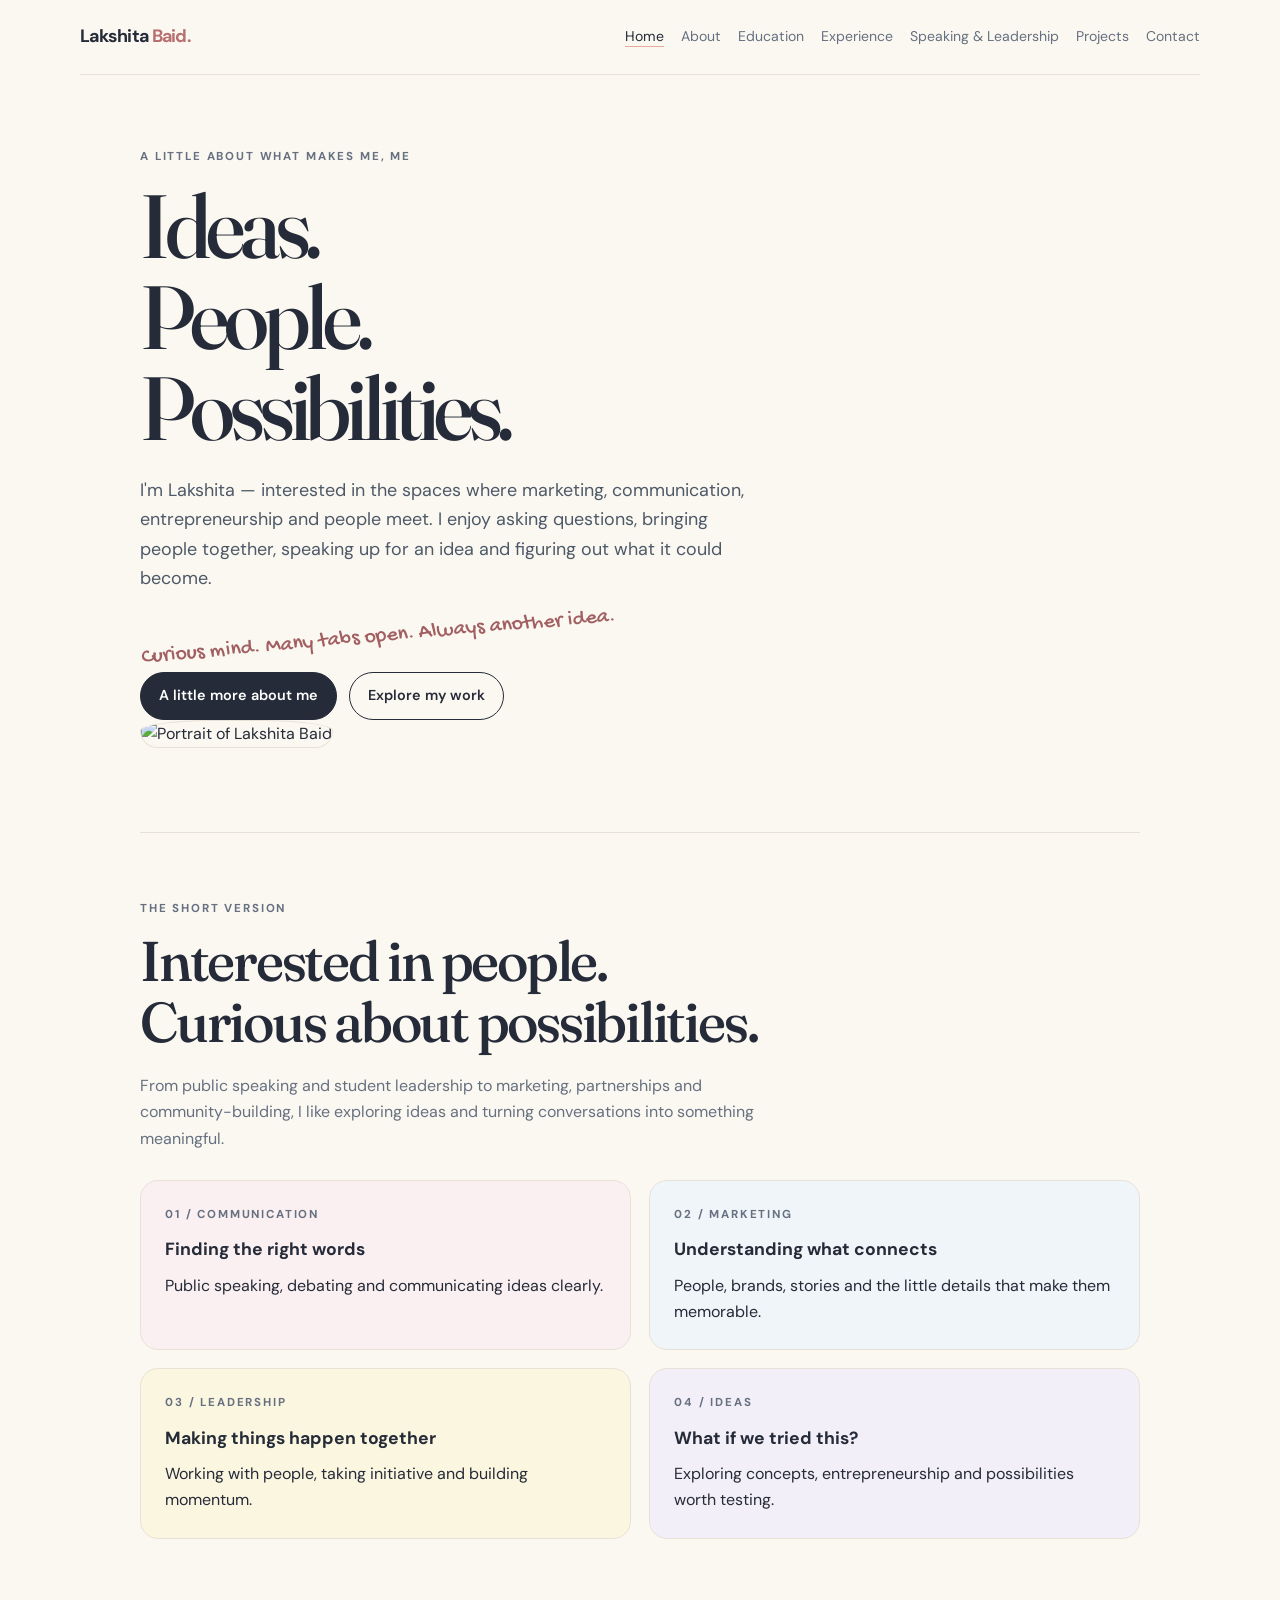
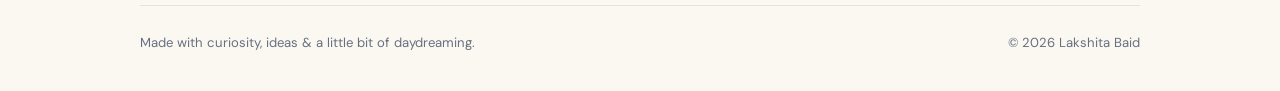
==== index.html @ 0399e807 "Update index.html" ====
<!doctype html>
<html lang="en">
<head>
  <meta charset="utf-8">
  <meta name="viewport" content="width=device-width, initial-scale=1">
  <meta name="description" content="The personal portfolio of Lakshita Baid: marketing, communication, leadership and ideas.">
  <title>Ideas. People. Possibilities. | Lakshita Baid</title>
  <link rel="stylesheet" href="style.css">
</head>
<body>
<header class="site-header">
  <a class="brand" href="index.html">Lakshita <span>Baid.</span></a>
  <nav class="nav" aria-label="Main navigation"><a href="index.html" aria-current="page">Home</a><a href="about.html">About</a><a href="education.html">Education</a><a href="experience.html">Experience</a><a href="speaking.html">Speaking & Leadership</a><a href="projects.html">Projects</a><a href="contact.html">Contact</a></nav>
</header>
<main>

<section class="hero">
  <div>
    <p class="eyebrow">A little about what makes me, me</p>
    <h1>Ideas.<br>People.<br>Possibilities.</h1>
    <p class="lead">I'm Lakshita — interested in the spaces where marketing, communication, entrepreneurship and people meet. I enjoy asking questions, bringing people together, speaking up for an idea and figuring out what it could become.</p>
    <p class="hero-note">Curious mind. Many tabs open. Always another idea.</p>
    <div class="button-row">
      <a class="button" href="about.html">A little more about me</a>
      <a class="button secondary" href="projects.html">Explore my work</a>
    </div>
  <img
  src="./Lakshita%20Baid%20image.jpg"
  alt="Portrait of Lakshita Baid"
  class="portrait"
>
</section>
<section class="section">
  <p class="eyebrow">The short version</p>
  <h2>Interested in people.<br>Curious about possibilities.</h2>
  <p class="section-intro">From public speaking and student leadership to marketing, partnerships and community-building, I like exploring ideas and turning conversations into something meaningful.</p>
  <div class="grid">
    <article class="card pink"><p class="eyebrow">01 / Communication</p><h3>Finding the right words</h3><p>Public speaking, debating and communicating ideas clearly.</p></article>
    <article class="card blue"><p class="eyebrow">02 / Marketing</p><h3>Understanding what connects</h3><p>People, brands, stories and the little details that make them memorable.</p></article>
    <article class="card yellow"><p class="eyebrow">03 / Leadership</p><h3>Making things happen together</h3><p>Working with people, taking initiative and building momentum.</p></article>
    <article class="card lavender"><p class="eyebrow">04 / Ideas</p><h3>What if we tried this?</h3><p>Exploring concepts, entrepreneurship and possibilities worth testing.</p></article>
  </div>
</section>

</main>
<footer class="site-footer"><span>Made with curiosity, ideas & a little bit of daydreaming.</span><span>© 2026 Lakshita Baid</span></footer>
</body>
</html>
---- style.css ----
@import url('https://fonts.googleapis.com/css2?family=DM+Sans:wght@400;500;600;700&family=Fraunces:opsz,wght@9..144,500;9..144,600&family=Gochi+Hand&display=swap');

:root {
  --ink: #252b38;
  --muted: #667080;
  --paper: #fbf8f1;
  --white: #fffefa;
  --pink: #f5dce1;
  --blue: #dceaf4;
  --yellow: #f5e9b9;
  --lavender: #e8e1f3;
  --coral: #e9a99a;
  --line: #e8e1d7;
  --serif: "Fraunces", Georgia, serif;
  --sans: "DM Sans", Arial, sans-serif;
  --hand: "Gochi Hand", cursive;
}
* { box-sizing: border-box; }
html { scroll-behavior: smooth; }
body {
  margin: 0; background: var(--paper); color: var(--ink);
  font-family: var(--sans); line-height: 1.65;
}
a { color: inherit; }
.site-header {
  width: min(1120px, calc(100% - 40px)); margin: 0 auto;
  padding: 22px 0; display: flex; justify-content: space-between;
  align-items: center; gap: 20px; border-bottom: 1px solid var(--line);
}
.brand { text-decoration: none; font-weight: 700; letter-spacing: -.04em; font-size: 1.12rem; }
.brand span { color: #b76f70; }
.nav { display: flex; flex-wrap: wrap; gap: 7px 17px; justify-content: flex-end; }
.nav a { text-decoration: none; font-size: .88rem; color: var(--muted); }
.nav a:hover, .nav a[aria-current="page"] { color: var(--ink); text-decoration: underline; text-decoration-color: var(--coral); text-underline-offset: 5px; }
main { width: min(1000px, calc(100% - 40px)); margin: 0 auto; }
.hero { min-height: 610px; display: grid; grid-template-columns: 1.3fr .7fr; gap: 56px; align-items: center; padding: 72px 0 84px; }
.eyebrow { text-transform: uppercase; letter-spacing: .16em; font-size: .72rem; color: var(--muted); font-weight: 700; }
h1, h2, h3, p { margin-top: 0; }
h1 { font: 500 clamp(3rem, 7vw, 5.7rem)/1.02 var(--serif); letter-spacing: -.055em; margin: 14px 0 22px; }
h2 { font: 500 clamp(2.2rem, 5vw, 3.5rem)/1.1 var(--serif); letter-spacing: -.04em; margin-bottom: 20px; }
h3 { font-size: 1.1rem; margin-bottom: 8px; }
.lead { font-size: 1.12rem; color: #4e5968; max-width: 620px; }
.hero-note { font: 1.35rem var(--hand); color: #a15f61; transform: rotate(-5deg); margin: 24px 0 0; }
.portrait-placeholder {
  min-height: 390px; background: var(--pink); border-radius: 48% 48% 22px 22px;
  display: grid; place-items: center; padding: 28px; text-align: center;
  border: 1px solid rgba(37,43,56,.08); position: relative;
}
.portrait-placeholder:before {
  content: ""; position: absolute; inset: 14px; border: 1px dashed rgba(37,43,56,.25);
  border-radius: inherit; pointer-events: none;
}
.portrait-placeholder span { max-width: 180px; font: 1.35rem var(--hand); color: #855e66; }
.button-row { display: flex; flex-wrap: wrap; gap: 12px; margin-top: 28px; }
.button {
  display: inline-block; padding: 11px 18px; border-radius: 999px;
  background: var(--ink); color: white; text-decoration: none; font-size: .9rem; font-weight: 600;
  border: 1px solid var(--ink); transition: transform .2s ease, background .2s ease;
}
.button:hover { transform: translateY(-3px); background: #424b5c; }
.button.secondary { background: transparent; color: var(--ink); }
.section { padding: 66px 0; border-top: 1px solid var(--line); }
.section-intro { max-width: 650px; color: var(--muted); }
.grid { display: grid; grid-template-columns: repeat(2, minmax(0,1fr)); gap: 18px; margin-top: 28px; }
.card { background: var(--white); border: 1px solid var(--line); border-radius: 18px; padding: 24px; }
.card.pink { background: #fbf0f1; }
.card.blue { background: #eff5f9; }
.card.yellow { background: #fbf6df; }
.card.lavender { background: #f3eff8; }
.card p:last-child { margin-bottom: 0; }
.tag { display: inline-block; padding: 5px 10px; border-radius: 99px; background: #f0e9df; font-size: .78rem; margin: 4px 4px 0 0; }
.hand { font: 1.3rem var(--hand); color: #a15f61; }
.page-heading { padding: 78px 0 46px; }
.page-heading h1 { max-width: 800px; }
.content-block { padding: 28px 0 58px; border-top: 1px solid var(--line); }
.timeline { display: grid; gap: 16px; margin-top: 25px; }
.timeline-item { display: grid; grid-template-columns: 145px 1fr; gap: 22px; padding: 22px; background: var(--white); border: 1px solid var(--line); border-radius: 16px; }
.date { font-size: .82rem; font-weight: 700; color: #9a6668; }
ul.clean { padding-left: 19px; color: #4e5968; }
ul.clean li { margin: 7px 0; }
.contact-list { display: grid; gap: 12px; margin-top: 24px; }
.contact-list a { text-decoration-color: #c78b8b; text-underline-offset: 4px; }
.site-footer { width: min(1000px, calc(100% - 40px)); margin: 0 auto; padding: 26px 0 38px; border-top: 1px solid var(--line); color: var(--muted); font-size: .82rem; display: flex; justify-content: space-between; gap: 16px; }
.small-note { color: var(--muted); font-size: .88rem; }
@media (max-width: 760px) {
  .site-header { align-items: flex-start; flex-direction: column; }
  .nav { justify-content: flex-start; }
  .hero { grid-template-columns: 1fr; gap: 30px; padding: 54px 0 62px; }
  .portrait-placeholder { min-height: 270px; max-width: 380px; width: 100%; margin: 0 auto; }
  .grid { grid-template-columns: 1fr; }
  .timeline-item { grid-template-columns: 1fr; gap: 6px; }
  .page-heading { padding: 55px 0 35px; }
  .section { padding: 48px 0; }
  .site-footer { flex-direction: column; }
}
@media (prefers-reduced-motion: reduce) {
  *, *::before, *::after { scroll-behavior: auto !important; transition: none !important; }
}
.portrait-container {
  display: flex;
  justify-content: center;
  align-items: center;
}

.portrait {
  width: 100%;
  max-width: 380px;
  height: 450px;
  object-fit: cover;
  object-position: center top;
  border-radius: 48% 48% 22px 22px;
  border: 1px solid var(--line);
}
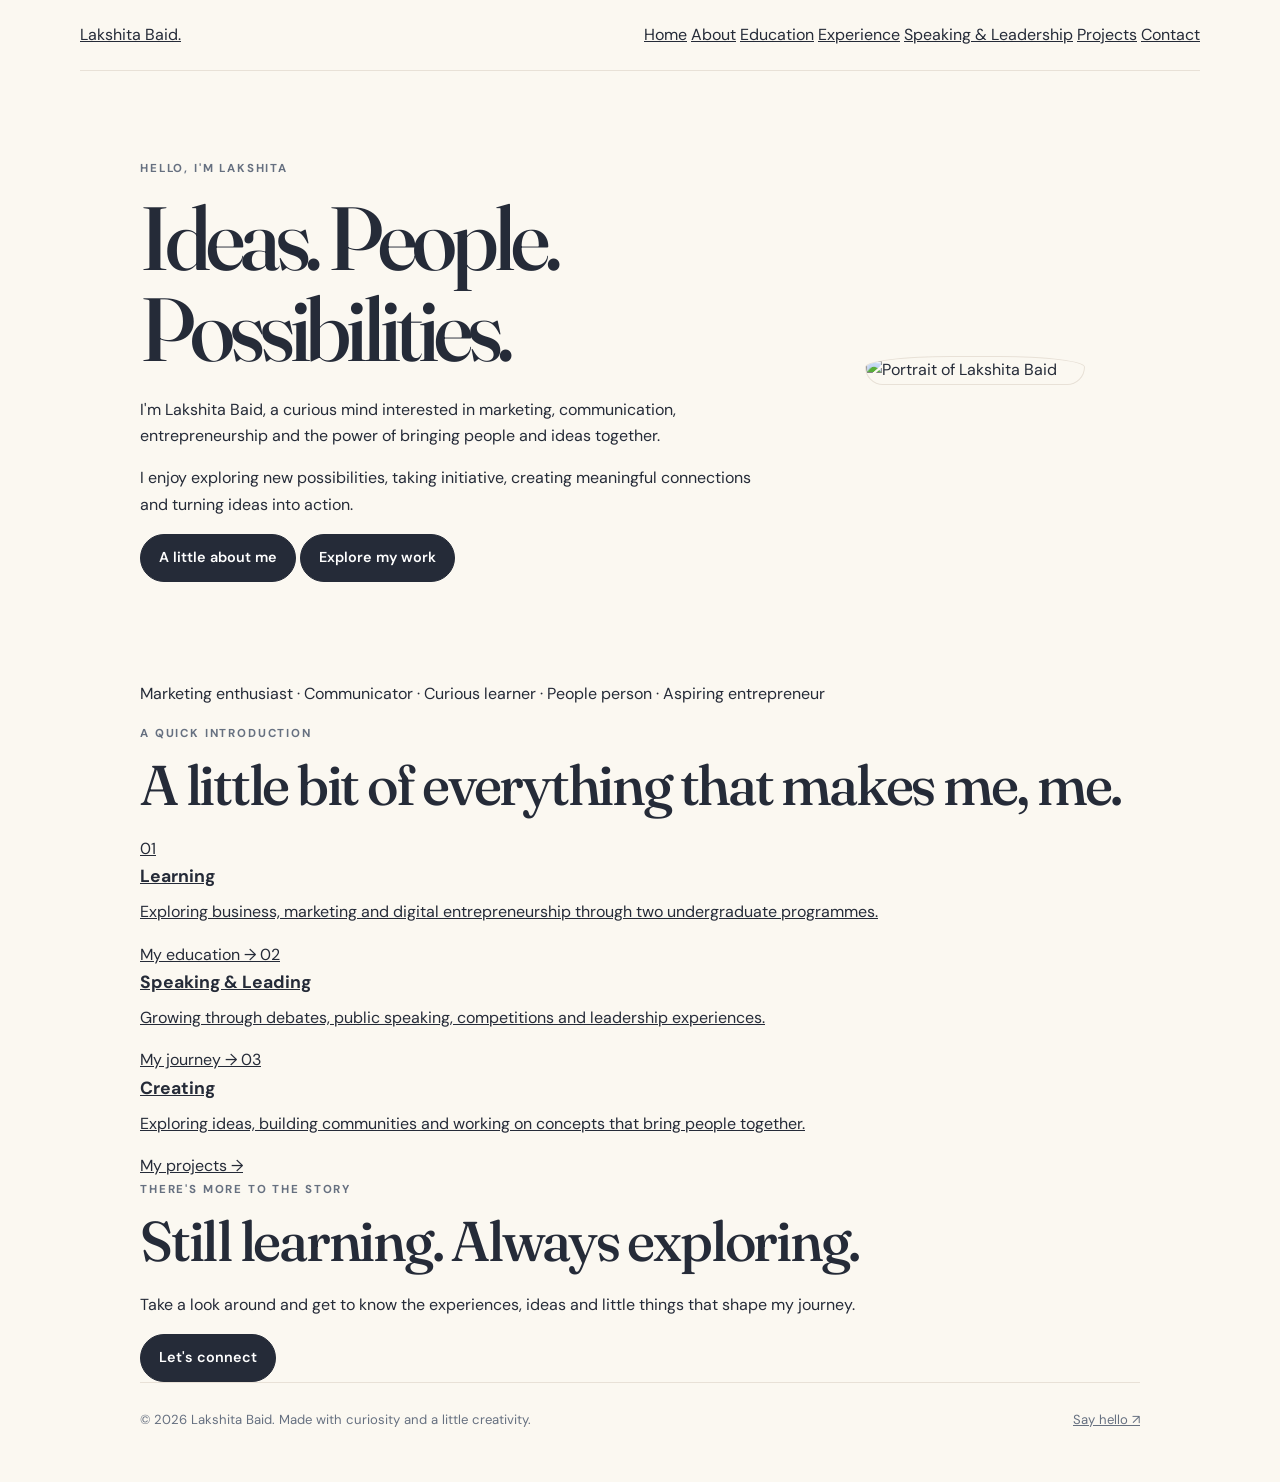
==== commit e32d555f: "Update index.html" ====
--- a/index.html
+++ b/index.html
@@ -1,48 +1,127 @@
-<!doctype html>
+
+<!DOCTYPE html>
 <html lang="en">
 <head>
-  <meta charset="utf-8">
-  <meta name="viewport" content="width=device-width, initial-scale=1">
-  <meta name="description" content="The personal portfolio of Lakshita Baid: marketing, communication, leadership and ideas.">
-  <title>Ideas. People. Possibilities. | Lakshita Baid</title>
+  <meta charset="UTF-8">
+  <meta name="viewport" content="width=device-width, initial-scale=1.0">
+  <meta name="description" content="The personal portfolio of Lakshita Baid.">
+  <title>Lakshita Baid | Ideas. People. Possibilities.</title>
   <link rel="stylesheet" href="style.css">
 </head>
+
 <body>
-<header class="site-header">
-  <a class="brand" href="index.html">Lakshita <span>Baid.</span></a>
-  <nav class="nav" aria-label="Main navigation"><a href="index.html" aria-current="page">Home</a><a href="about.html">About</a><a href="education.html">Education</a><a href="experience.html">Experience</a><a href="speaking.html">Speaking & Leadership</a><a href="projects.html">Projects</a><a href="contact.html">Contact</a></nav>
-</header>
-<main>
 
-<section class="hero">
-  <div>
-    <p class="eyebrow">A little about what makes me, me</p>
-    <h1>Ideas.<br>People.<br>Possibilities.</h1>
-    <p class="lead">I'm Lakshita — interested in the spaces where marketing, communication, entrepreneurship and people meet. I enjoy asking questions, bringing people together, speaking up for an idea and figuring out what it could become.</p>
-    <p class="hero-note">Curious mind. Many tabs open. Always another idea.</p>
-    <div class="button-row">
-      <a class="button" href="about.html">A little more about me</a>
-      <a class="button secondary" href="projects.html">Explore my work</a>
-    </div>
-  <img
-  src="./Lakshita%20Baid%20image.jpg"
-  alt="Portrait of Lakshita Baid"
-  class="portrait"
->
-</section>
-<section class="section">
-  <p class="eyebrow">The short version</p>
-  <h2>Interested in people.<br>Curious about possibilities.</h2>
-  <p class="section-intro">From public speaking and student leadership to marketing, partnerships and community-building, I like exploring ideas and turning conversations into something meaningful.</p>
-  <div class="grid">
-    <article class="card pink"><p class="eyebrow">01 / Communication</p><h3>Finding the right words</h3><p>Public speaking, debating and communicating ideas clearly.</p></article>
-    <article class="card blue"><p class="eyebrow">02 / Marketing</p><h3>Understanding what connects</h3><p>People, brands, stories and the little details that make them memorable.</p></article>
-    <article class="card yellow"><p class="eyebrow">03 / Leadership</p><h3>Making things happen together</h3><p>Working with people, taking initiative and building momentum.</p></article>
-    <article class="card lavender"><p class="eyebrow">04 / Ideas</p><h3>What if we tried this?</h3><p>Exploring concepts, entrepreneurship and possibilities worth testing.</p></article>
-  </div>
-</section>
+  <header class="site-header">
+    <a href="index.html" class="logo">Lakshita Baid<span>.</span></a>
 
-</main>
-<footer class="site-footer"><span>Made with curiosity, ideas & a little bit of daydreaming.</span><span>© 2026 Lakshita Baid</span></footer>
+    <nav class="main-nav" aria-label="Main navigation">
+      <a href="index.html" class="active">Home</a>
+      <a href="about.html">About</a>
+      <a href="education.html">Education</a>
+      <a href="experience.html">Experience</a>
+      <a href="speaking.html">Speaking & Leadership</a>
+      <a href="projects.html">Projects</a>
+      <a href="contact.html">Contact</a>
+    </nav>
+  </header>
+
+  <main>
+    <section class="hero">
+
+      <div class="hero-content">
+        <p class="eyebrow">HELLO, I'M LAKSHITA</p>
+
+        <h1>Ideas. People.<br><span>Possibilities.</span></h1>
+
+        <p class="hero-description">
+          I'm Lakshita Baid, a curious mind interested in marketing,
+          communication, entrepreneurship and the power of bringing
+          people and ideas together.
+        </p>
+
+        <p class="hero-description">
+          I enjoy exploring new possibilities, taking initiative,
+          creating meaningful connections and turning ideas into action.
+        </p>
+
+        <div class="hero-buttons">
+          <a href="about.html" class="button button-primary">A little about me</a>
+          <a href="projects.html" class="button button-secondary">Explore my work</a>
+        </div>
+      </div>
+
+      <div class="hero-image">
+        <img
+          src="./Lakshita%20Baid%20image.jpg"
+          alt="Portrait of Lakshita Baid"
+          class="profile-photo"
+        >
+      </div>
+
+    </section>
+
+    <section class="intro-strip">
+      <p>
+        Marketing enthusiast · Communicator · Curious learner ·
+        People person · Aspiring entrepreneur
+      </p>
+    </section>
+
+    <section class="home-section">
+      <p class="eyebrow">A QUICK INTRODUCTION</p>
+      <h2>A little bit of everything that makes me, me.</h2>
+
+      <div class="home-cards">
+
+        <a href="education.html" class="home-card">
+          <span class="card-number">01</span>
+          <h3>Learning</h3>
+          <p>
+            Exploring business, marketing and digital entrepreneurship
+            through two undergraduate programmes.
+          </p>
+          <span class="card-link">My education →</span>
+        </a>
+
+        <a href="speaking.html" class="home-card">
+          <span class="card-number">02</span>
+          <h3>Speaking & Leading</h3>
+          <p>
+            Growing through debates, public speaking, competitions
+            and leadership experiences.
+          </p>
+          <span class="card-link">My journey →</span>
+        </a>
+
+        <a href="projects.html" class="home-card">
+          <span class="card-number">03</span>
+          <h3>Creating</h3>
+          <p>
+            Exploring ideas, building communities and working on
+            concepts that bring people together.
+          </p>
+          <span class="card-link">My projects →</span>
+        </a>
+
+      </div>
+    </section>
+
+    <section class="closing-section">
+      <p class="eyebrow">THERE'S MORE TO THE STORY</p>
+      <h2>Still learning. Always exploring.</h2>
+      <p>
+        Take a look around and get to know the experiences,
+        ideas and little things that shape my journey.
+      </p>
+      <a href="contact.html" class="button button-primary">Let's connect</a>
+    </section>
+
+  </main>
+
+  <footer class="site-footer">
+    <p>© 2026 Lakshita Baid. Made with curiosity and a little creativity.</p>
+    <a href="mailto:lakshitabaid@gmail.com">Say hello ↗</a>
+  </footer>
+
 </body>
 </html>
--- a/style.css
+++ b/style.css
@@ -111,3 +111,31 @@
   border-radius: 48% 48% 22px 22px;
   border: 1px solid var(--line);
 }
+
+/* Homepage profile photograph */
+
+.hero-image {
+  width: 20%;
+  min-width: 220px;
+  max-width: 320px;
+  margin: 0 auto;
+}
+
+.profile-photo {
+  display: block;
+  width: 100%;
+  height: auto;
+  max-height: 460px;
+  object-fit: cover;
+  object-position: center top;
+  border-radius: 48% 48% 22px 22px;
+  border: 1px solid var(--line);
+}
+
+@media (max-width: 768px) {
+  .hero-image {
+    width: 65%;
+    min-width: 0;
+    max-width: 280px;
+  }
+}
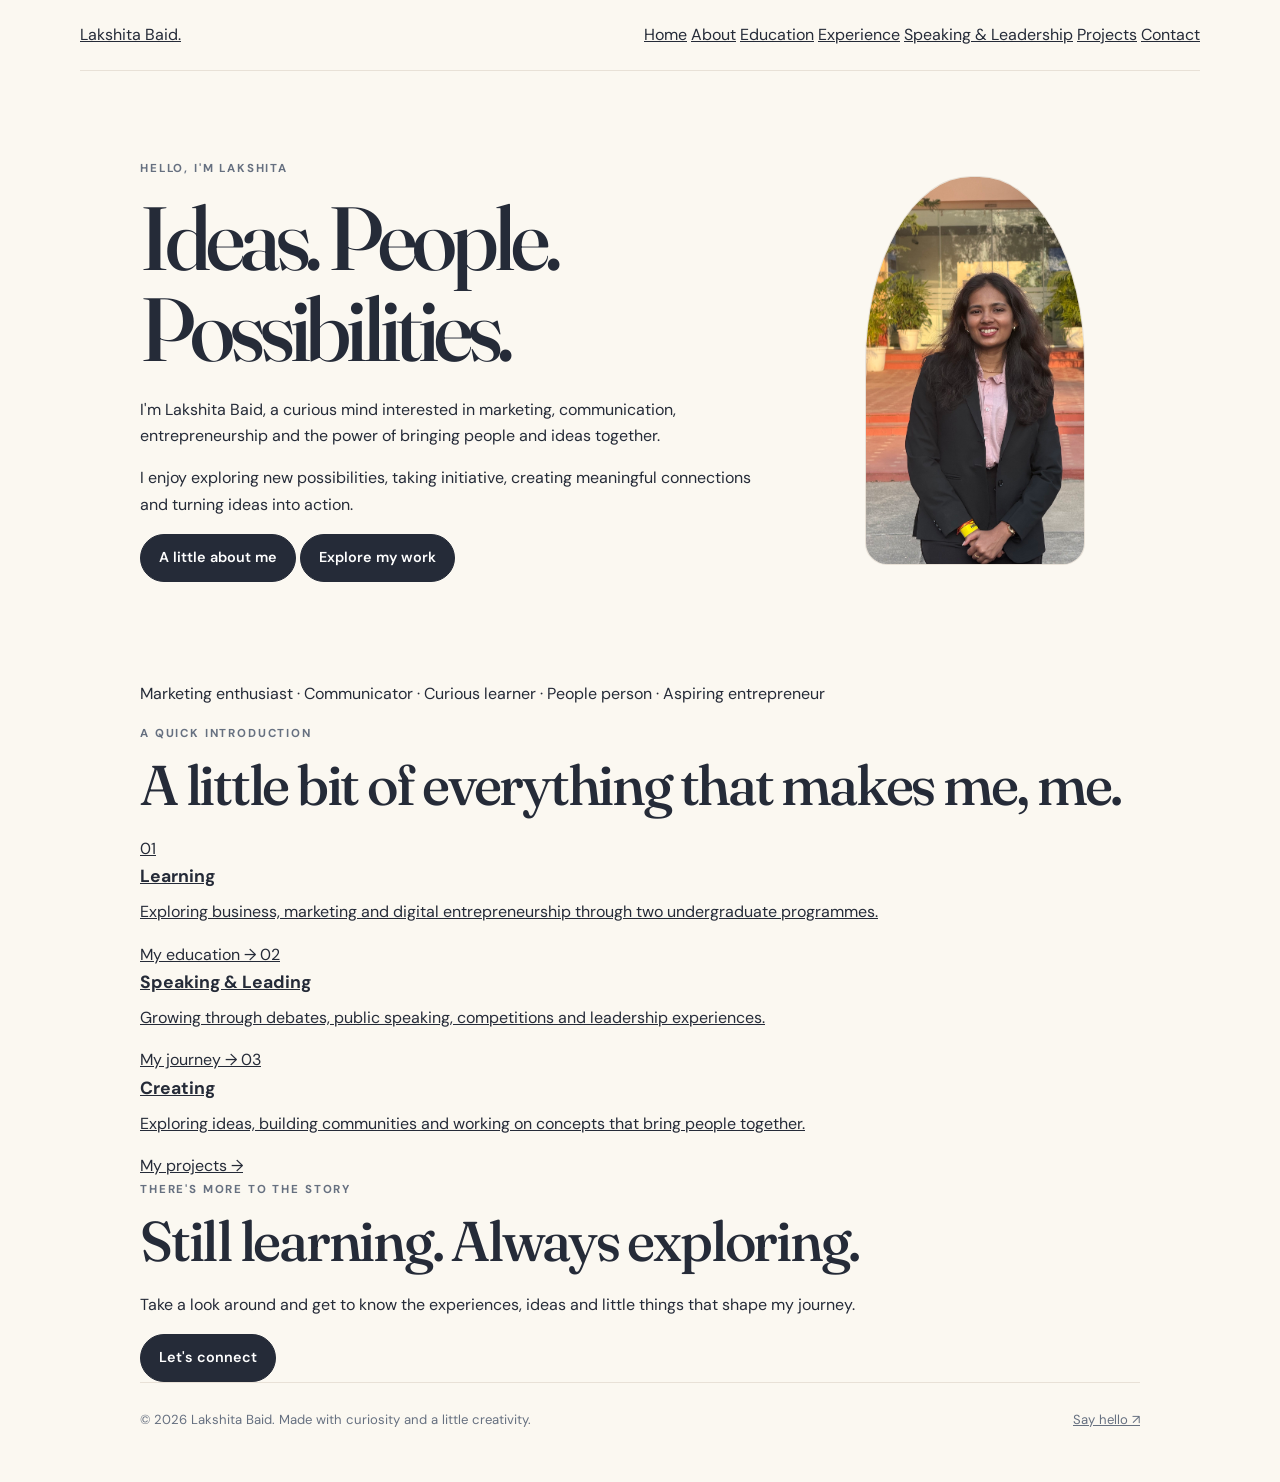
==== commit d20aef92: "Update index.html" ====
--- a/index.html
+++ b/index.html
@@ -52,7 +52,7 @@
 
       <div class="hero-image">
         <img
-          src="./Lakshita%20Baid%20image.jpg"
+         src="./lakshita%20baid%20image.jpg"
           alt="Portrait of Lakshita Baid"
           class="profile-photo"
         >
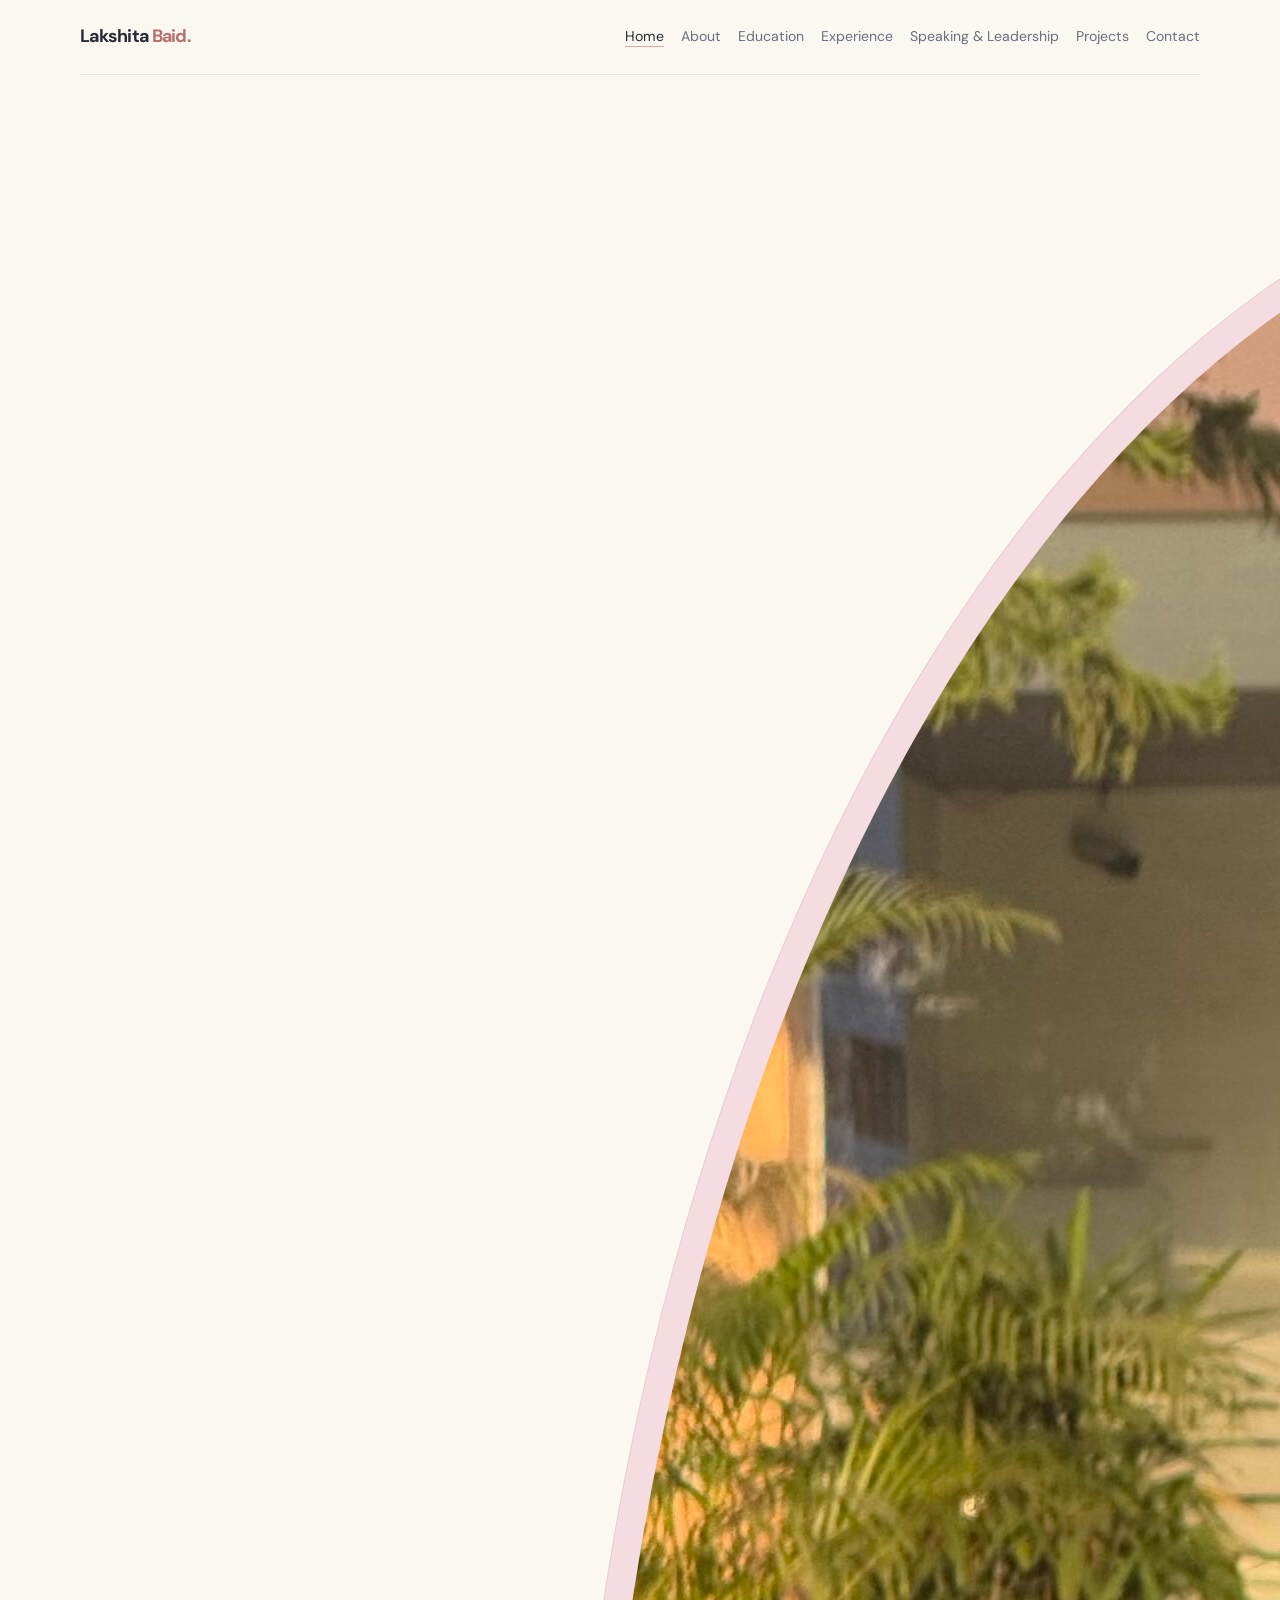
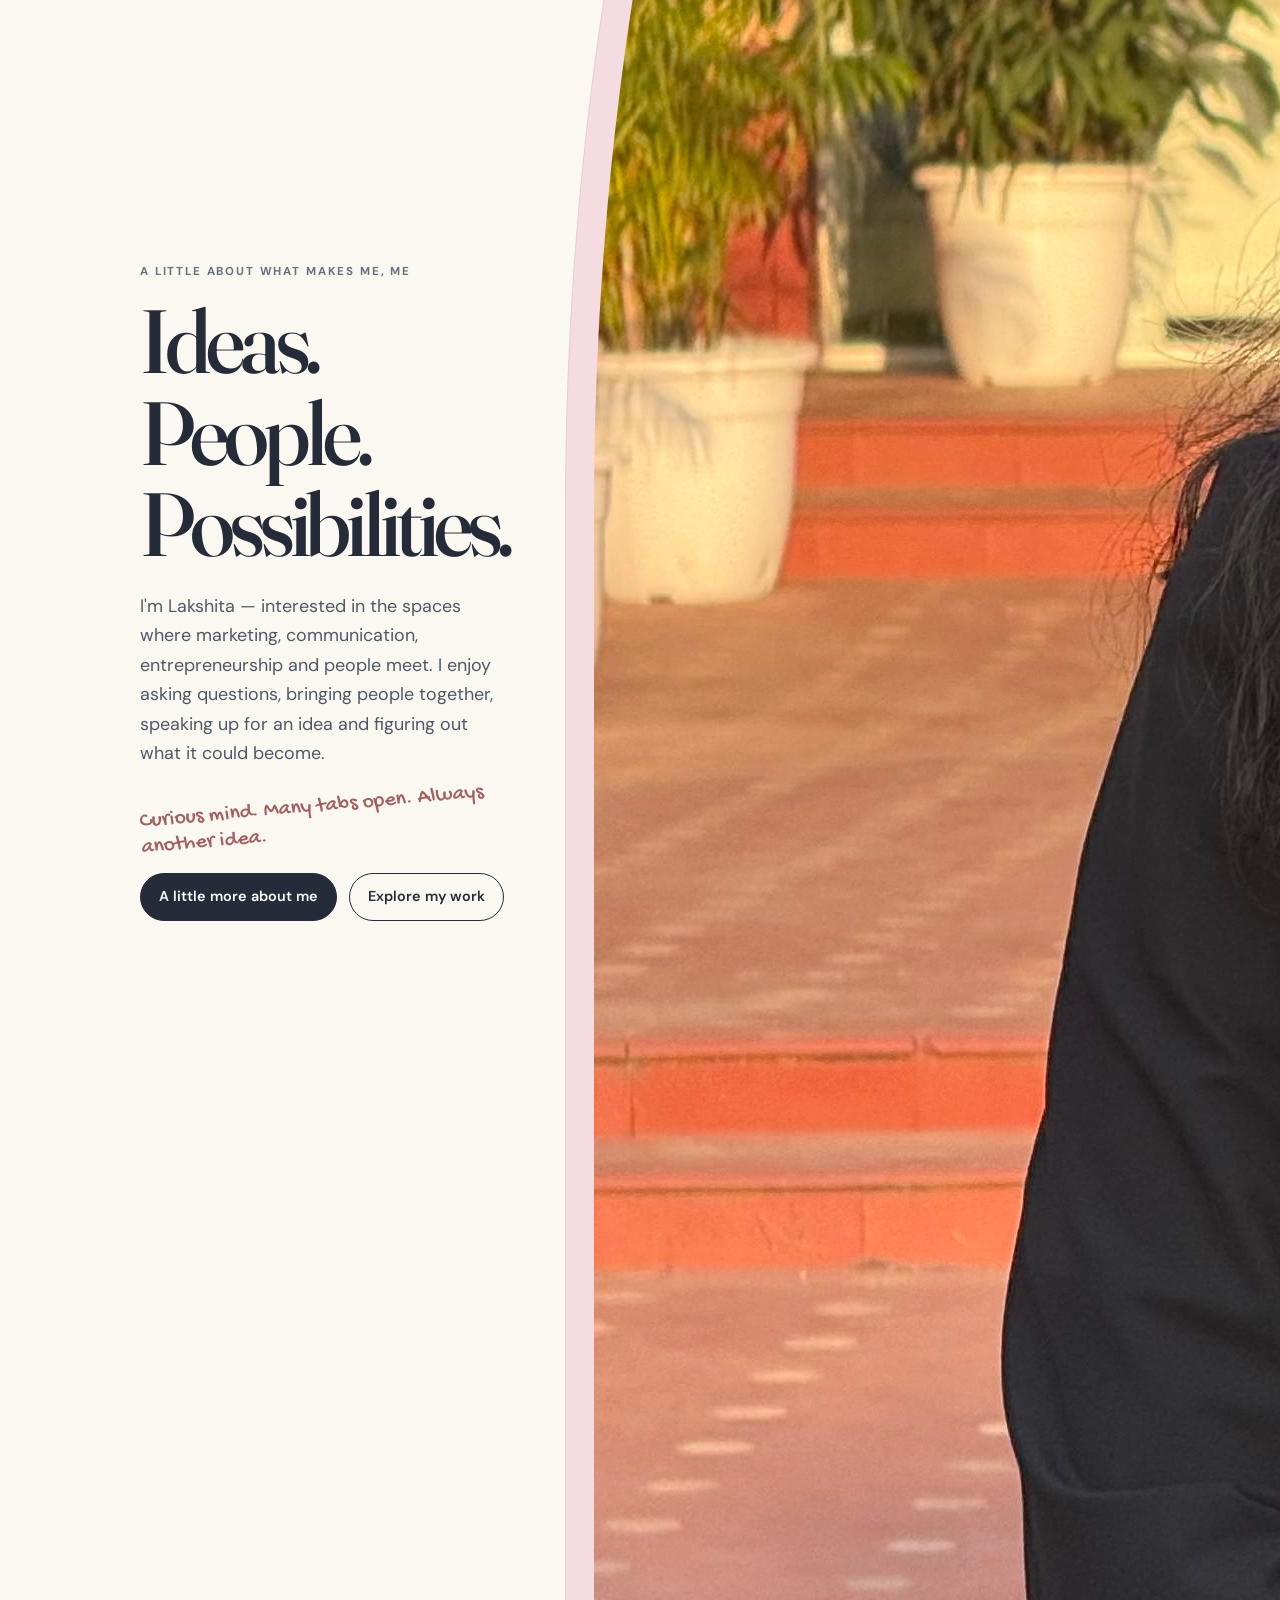
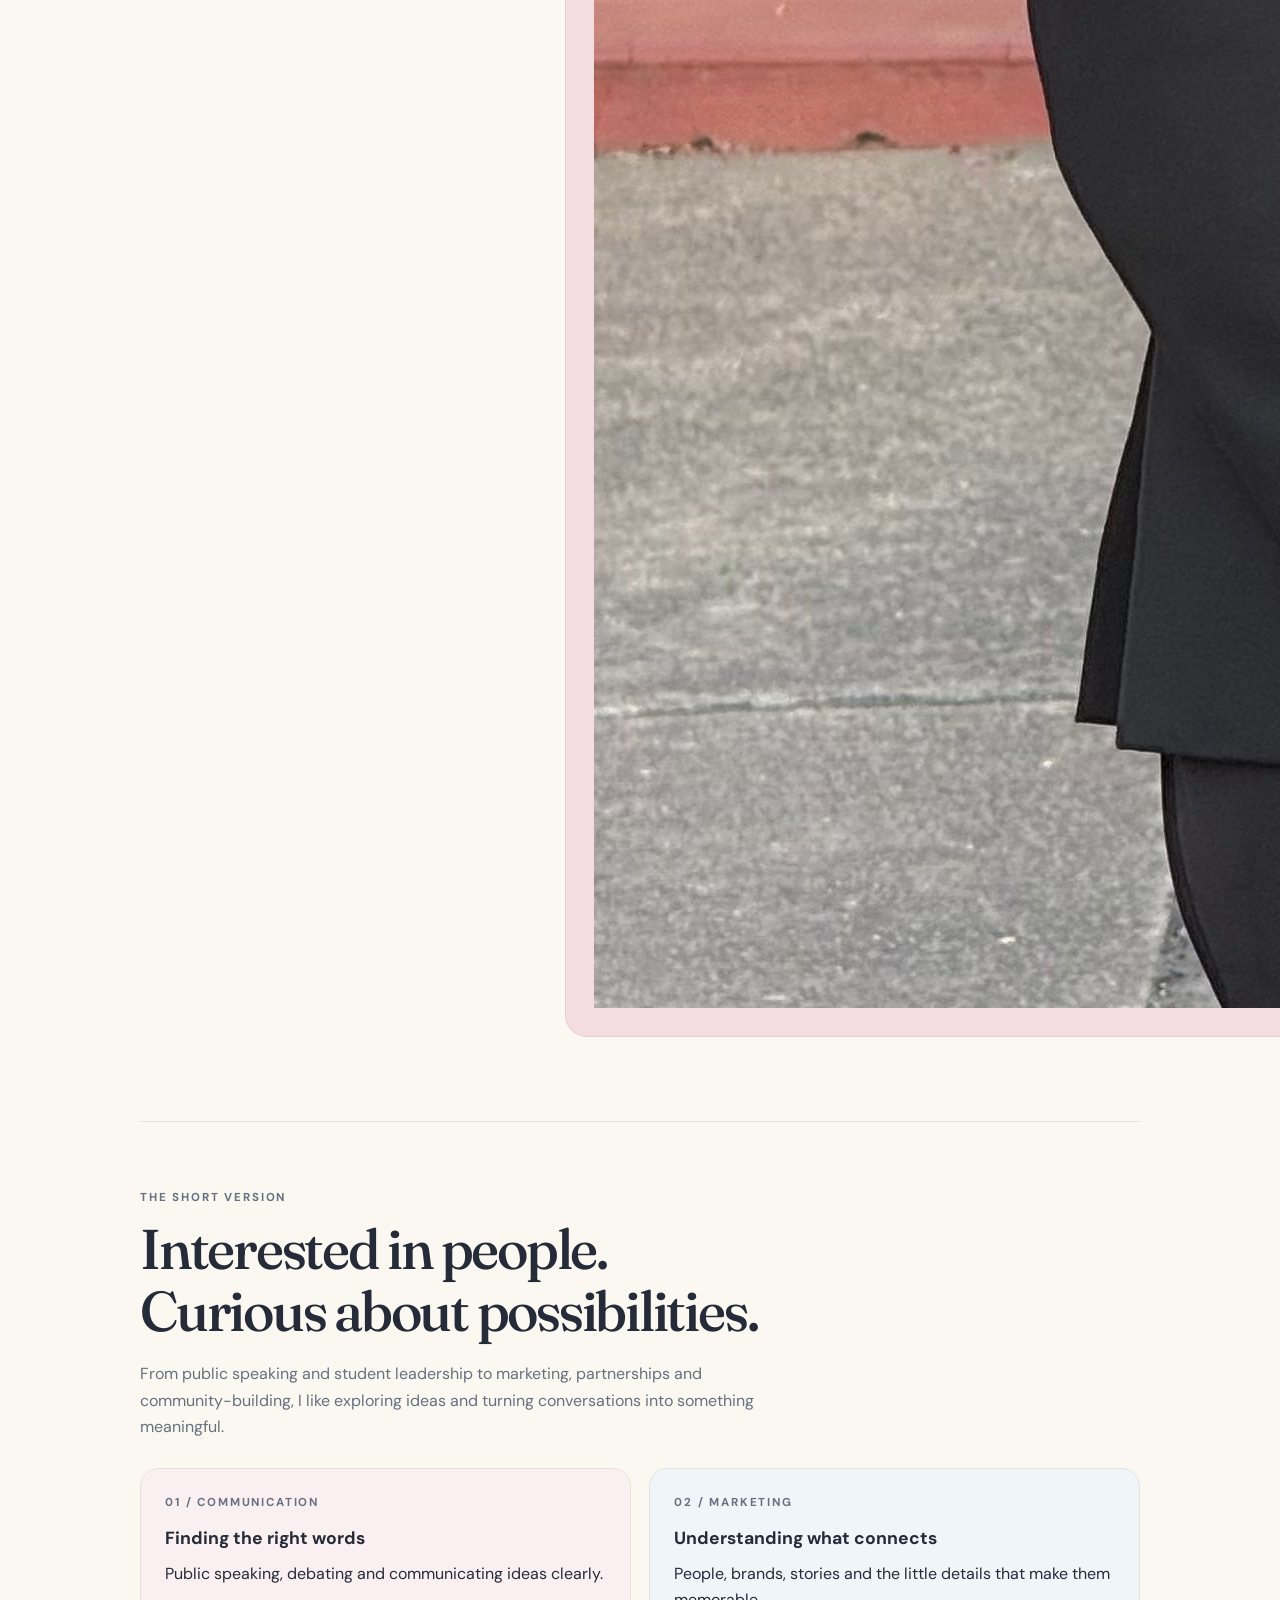
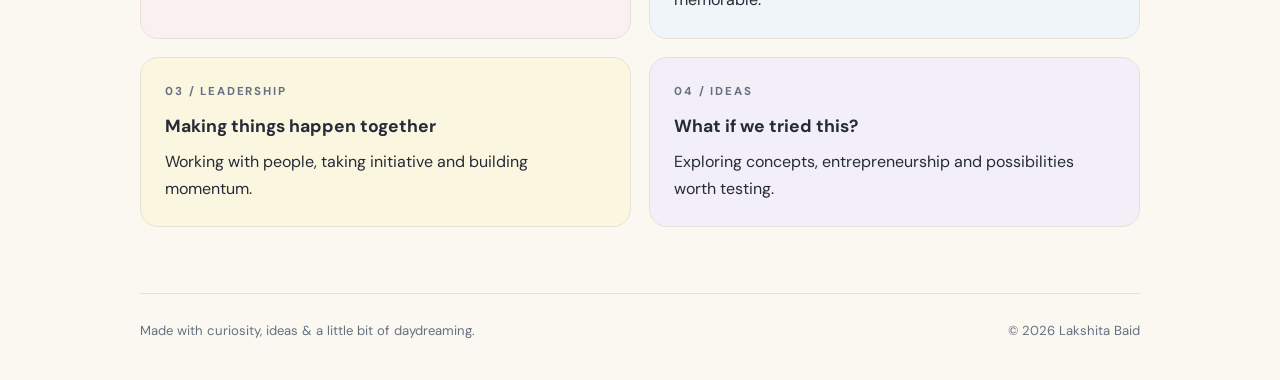
==== commit f65bc6fc: "Update index.html" ====
--- a/index.html
+++ b/index.html
@@ -1,127 +1,52 @@
 
-<!DOCTYPE html>
+<!doctype html>
 <html lang="en">
 <head>
-  <meta charset="UTF-8">
-  <meta name="viewport" content="width=device-width, initial-scale=1.0">
-  <meta name="description" content="The personal portfolio of Lakshita Baid.">
-  <title>Lakshita Baid | Ideas. People. Possibilities.</title>
+  <meta charset="utf-8">
+  <meta name="viewport" content="width=device-width, initial-scale=1">
+  <meta name="description" content="The personal portfolio of Lakshita Baid: marketing, communication, leadership and ideas.">
+  <title>Ideas. People. Possibilities. | Lakshita Baid</title>
   <link rel="stylesheet" href="style.css">
 </head>
+<body>
+<header class="site-header">
+  <a class="brand" href="index.html">Lakshita <span>Baid.</span></a>
+  <nav class="nav" aria-label="Main navigation"><a href="index.html" aria-current="page">Home</a><a href="about.html">About</a><a href="education.html">Education</a><a href="experience.html">Experience</a><a href="speaking.html">Speaking & Leadership</a><a href="projects.html">Projects</a><a href="contact.html">Contact</a></nav>
+</header>
+<main>
 
-<body>
+<section class="hero">
+  <div>
+    <p class="eyebrow">A little about what makes me, me</p>
+    <h1>Ideas.<br>People.<br>Possibilities.</h1>
+    <p class="lead">I'm Lakshita — interested in the spaces where marketing, communication, entrepreneurship and people meet. I enjoy asking questions, bringing people together, speaking up for an idea and figuring out what it could become.</p>
+    <p class="hero-note">Curious mind. Many tabs open. Always another idea.</p>
+    <div class="button-row">
+      <a class="button" href="about.html">A little more about me</a>
+      <a class="button secondary" href="projects.html">Explore my work</a>
+    </div>
+  </div>
 
-  <header class="site-header">
-    <a href="index.html" class="logo">Lakshita Baid<span>.</span></a>
+  <img
+    class="portrait-placeholder actual-photo"
+    src="./lakshita%20baid%20image.jpg"
+    alt="Portrait of Lakshita Baid"
+  >
+</section>
 
-    <nav class="main-nav" aria-label="Main navigation">
-      <a href="index.html" class="active">Home</a>
-      <a href="about.html">About</a>
-      <a href="education.html">Education</a>
-      <a href="experience.html">Experience</a>
-      <a href="speaking.html">Speaking & Leadership</a>
-      <a href="projects.html">Projects</a>
-      <a href="contact.html">Contact</a>
-    </nav>
-  </header>
+<section class="section">
+  <p class="eyebrow">The short version</p>
+  <h2>Interested in people.<br>Curious about possibilities.</h2>
+  <p class="section-intro">From public speaking and student leadership to marketing, partnerships and community-building, I like exploring ideas and turning conversations into something meaningful.</p>
+  <div class="grid">
+    <article class="card pink"><p class="eyebrow">01 / Communication</p><h3>Finding the right words</h3><p>Public speaking, debating and communicating ideas clearly.</p></article>
+    <article class="card blue"><p class="eyebrow">02 / Marketing</p><h3>Understanding what connects</h3><p>People, brands, stories and the little details that make them memorable.</p></article>
+    <article class="card yellow"><p class="eyebrow">03 / Leadership</p><h3>Making things happen together</h3><p>Working with people, taking initiative and building momentum.</p></article>
+    <article class="card lavender"><p class="eyebrow">04 / Ideas</p><h3>What if we tried this?</h3><p>Exploring concepts, entrepreneurship and possibilities worth testing.</p></article>
+  </div>
+</section>
 
-  <main>
-    <section class="hero">
-
-      <div class="hero-content">
-        <p class="eyebrow">HELLO, I'M LAKSHITA</p>
-
-        <h1>Ideas. People.<br><span>Possibilities.</span></h1>
-
-        <p class="hero-description">
-          I'm Lakshita Baid, a curious mind interested in marketing,
-          communication, entrepreneurship and the power of bringing
-          people and ideas together.
-        </p>
-
-        <p class="hero-description">
-          I enjoy exploring new possibilities, taking initiative,
-          creating meaningful connections and turning ideas into action.
-        </p>
-
-        <div class="hero-buttons">
-          <a href="about.html" class="button button-primary">A little about me</a>
-          <a href="projects.html" class="button button-secondary">Explore my work</a>
-        </div>
-      </div>
-
-      <div class="hero-image">
-        <img
-         src="./lakshita%20baid%20image.jpg"
-          alt="Portrait of Lakshita Baid"
-          class="profile-photo"
-        >
-      </div>
-
-    </section>
-
-    <section class="intro-strip">
-      <p>
-        Marketing enthusiast · Communicator · Curious learner ·
-        People person · Aspiring entrepreneur
-      </p>
-    </section>
-
-    <section class="home-section">
-      <p class="eyebrow">A QUICK INTRODUCTION</p>
-      <h2>A little bit of everything that makes me, me.</h2>
-
-      <div class="home-cards">
-
-        <a href="education.html" class="home-card">
-          <span class="card-number">01</span>
-          <h3>Learning</h3>
-          <p>
-            Exploring business, marketing and digital entrepreneurship
-            through two undergraduate programmes.
-          </p>
-          <span class="card-link">My education →</span>
-        </a>
-
-        <a href="speaking.html" class="home-card">
-          <span class="card-number">02</span>
-          <h3>Speaking & Leading</h3>
-          <p>
-            Growing through debates, public speaking, competitions
-            and leadership experiences.
-          </p>
-          <span class="card-link">My journey →</span>
-        </a>
-
-        <a href="projects.html" class="home-card">
-          <span class="card-number">03</span>
-          <h3>Creating</h3>
-          <p>
-            Exploring ideas, building communities and working on
-            concepts that bring people together.
-          </p>
-          <span class="card-link">My projects →</span>
-        </a>
-
-      </div>
-    </section>
-
-    <section class="closing-section">
-      <p class="eyebrow">THERE'S MORE TO THE STORY</p>
-      <h2>Still learning. Always exploring.</h2>
-      <p>
-        Take a look around and get to know the experiences,
-        ideas and little things that shape my journey.
-      </p>
-      <a href="contact.html" class="button button-primary">Let's connect</a>
-    </section>
-
-  </main>
-
-  <footer class="site-footer">
-    <p>© 2026 Lakshita Baid. Made with curiosity and a little creativity.</p>
-    <a href="mailto:lakshitabaid@gmail.com">Say hello ↗</a>
-  </footer>
-
+</main>
+<footer class="site-footer"><span>Made with curiosity, ideas & a little bit of daydreaming.</span><span>© 2026 Lakshita Baid</span></footer>
 </body>
 </html>
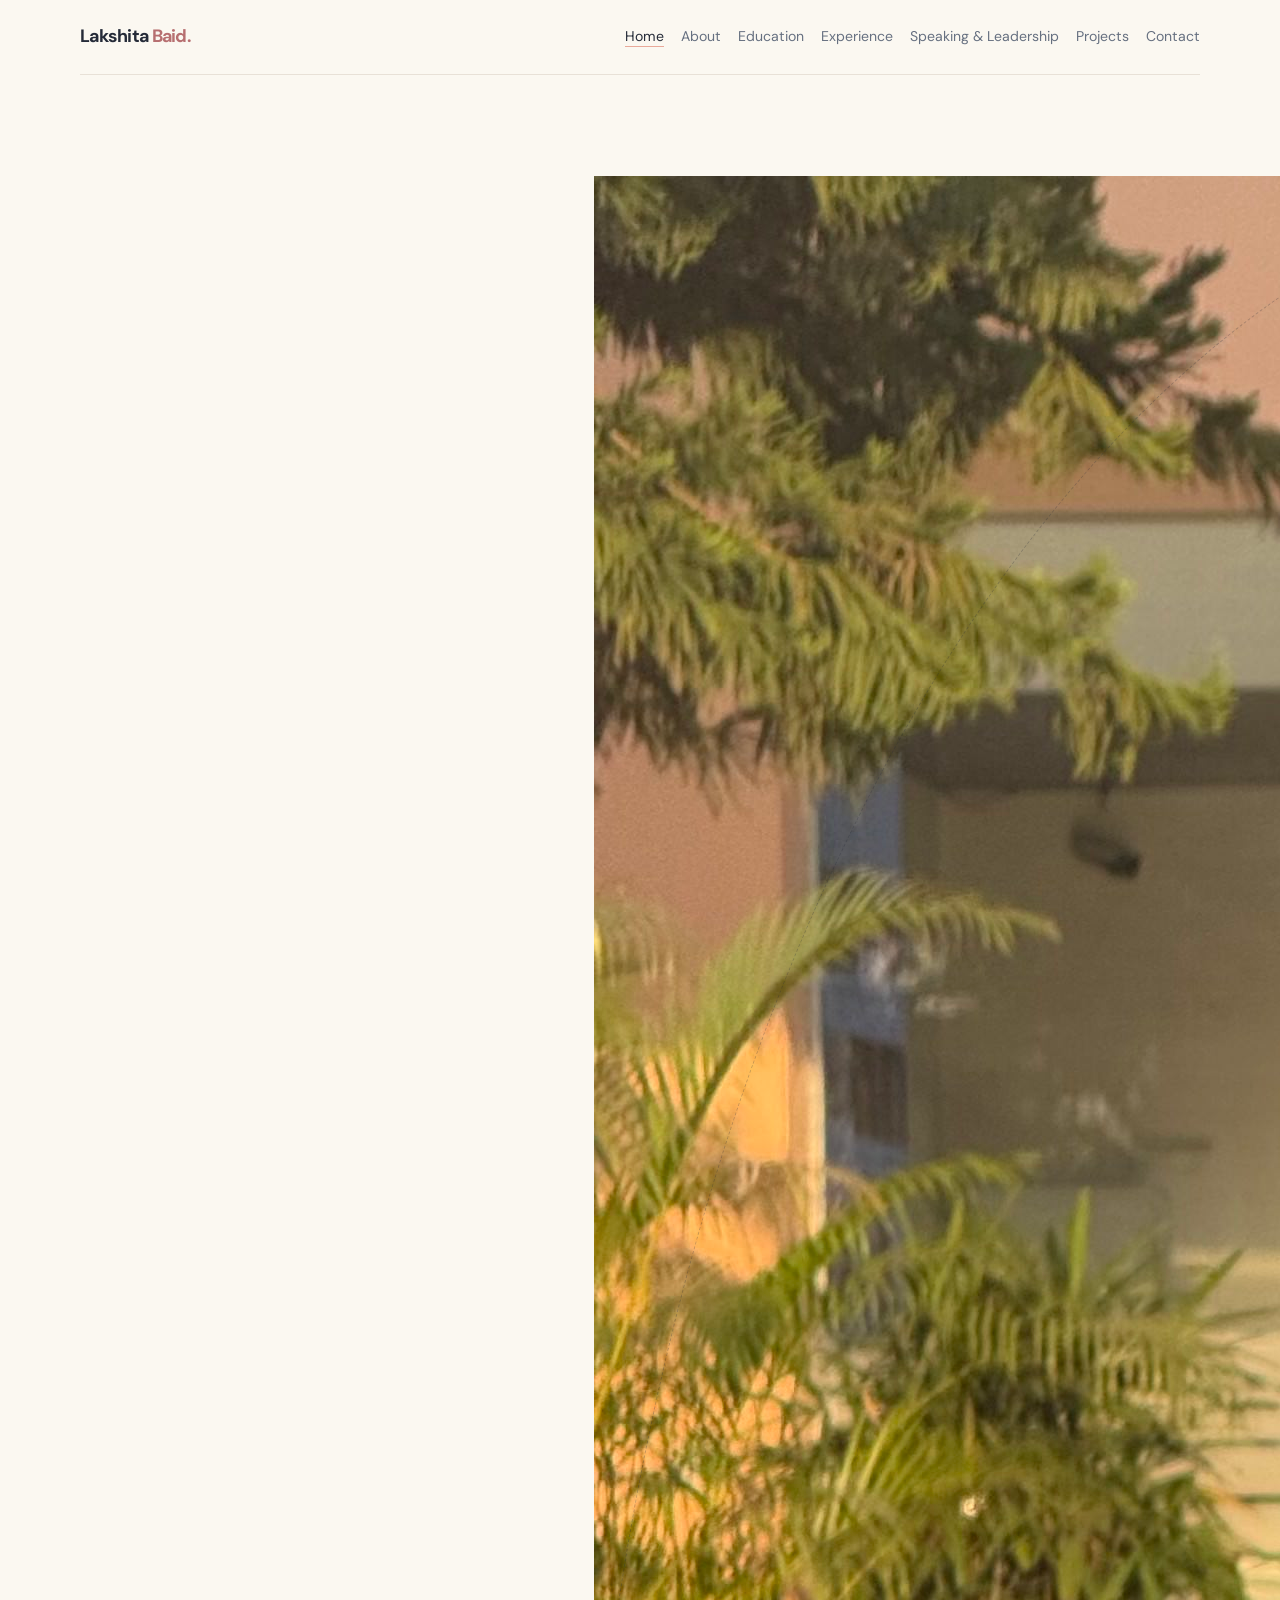
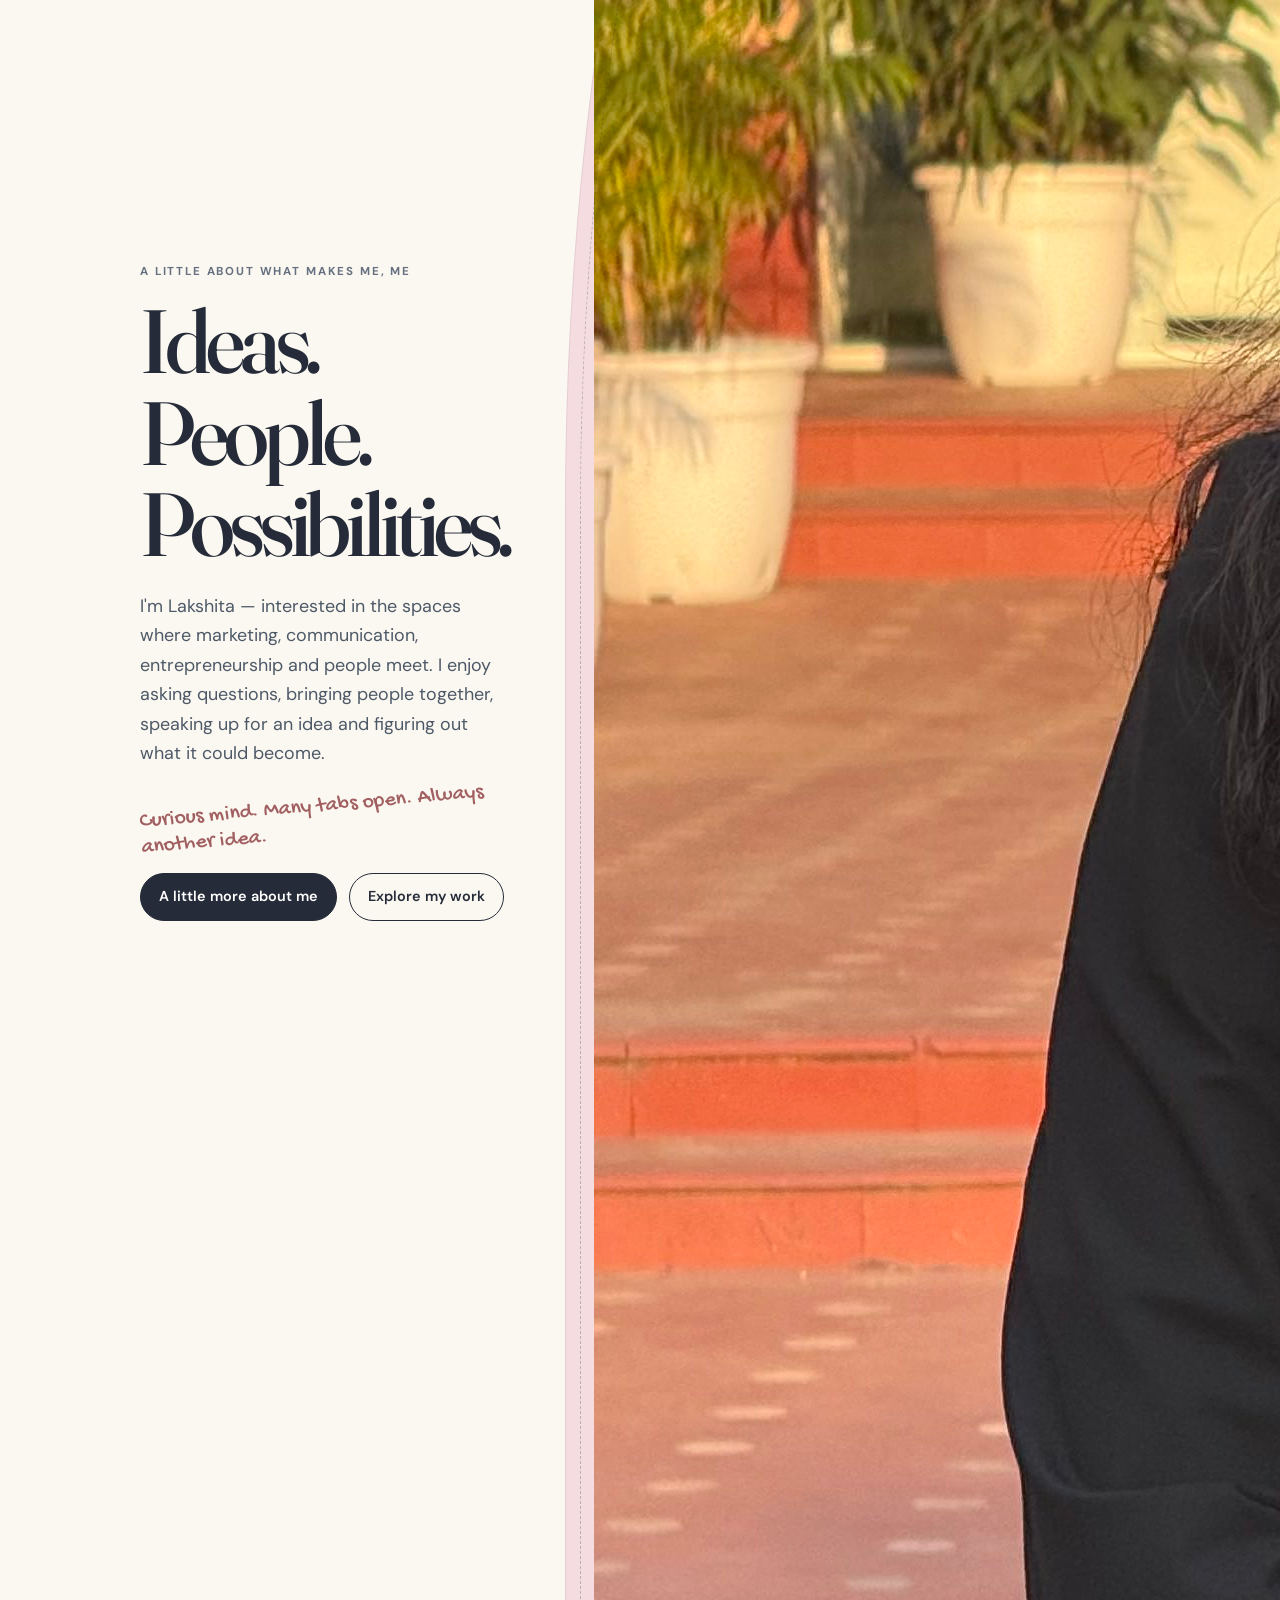
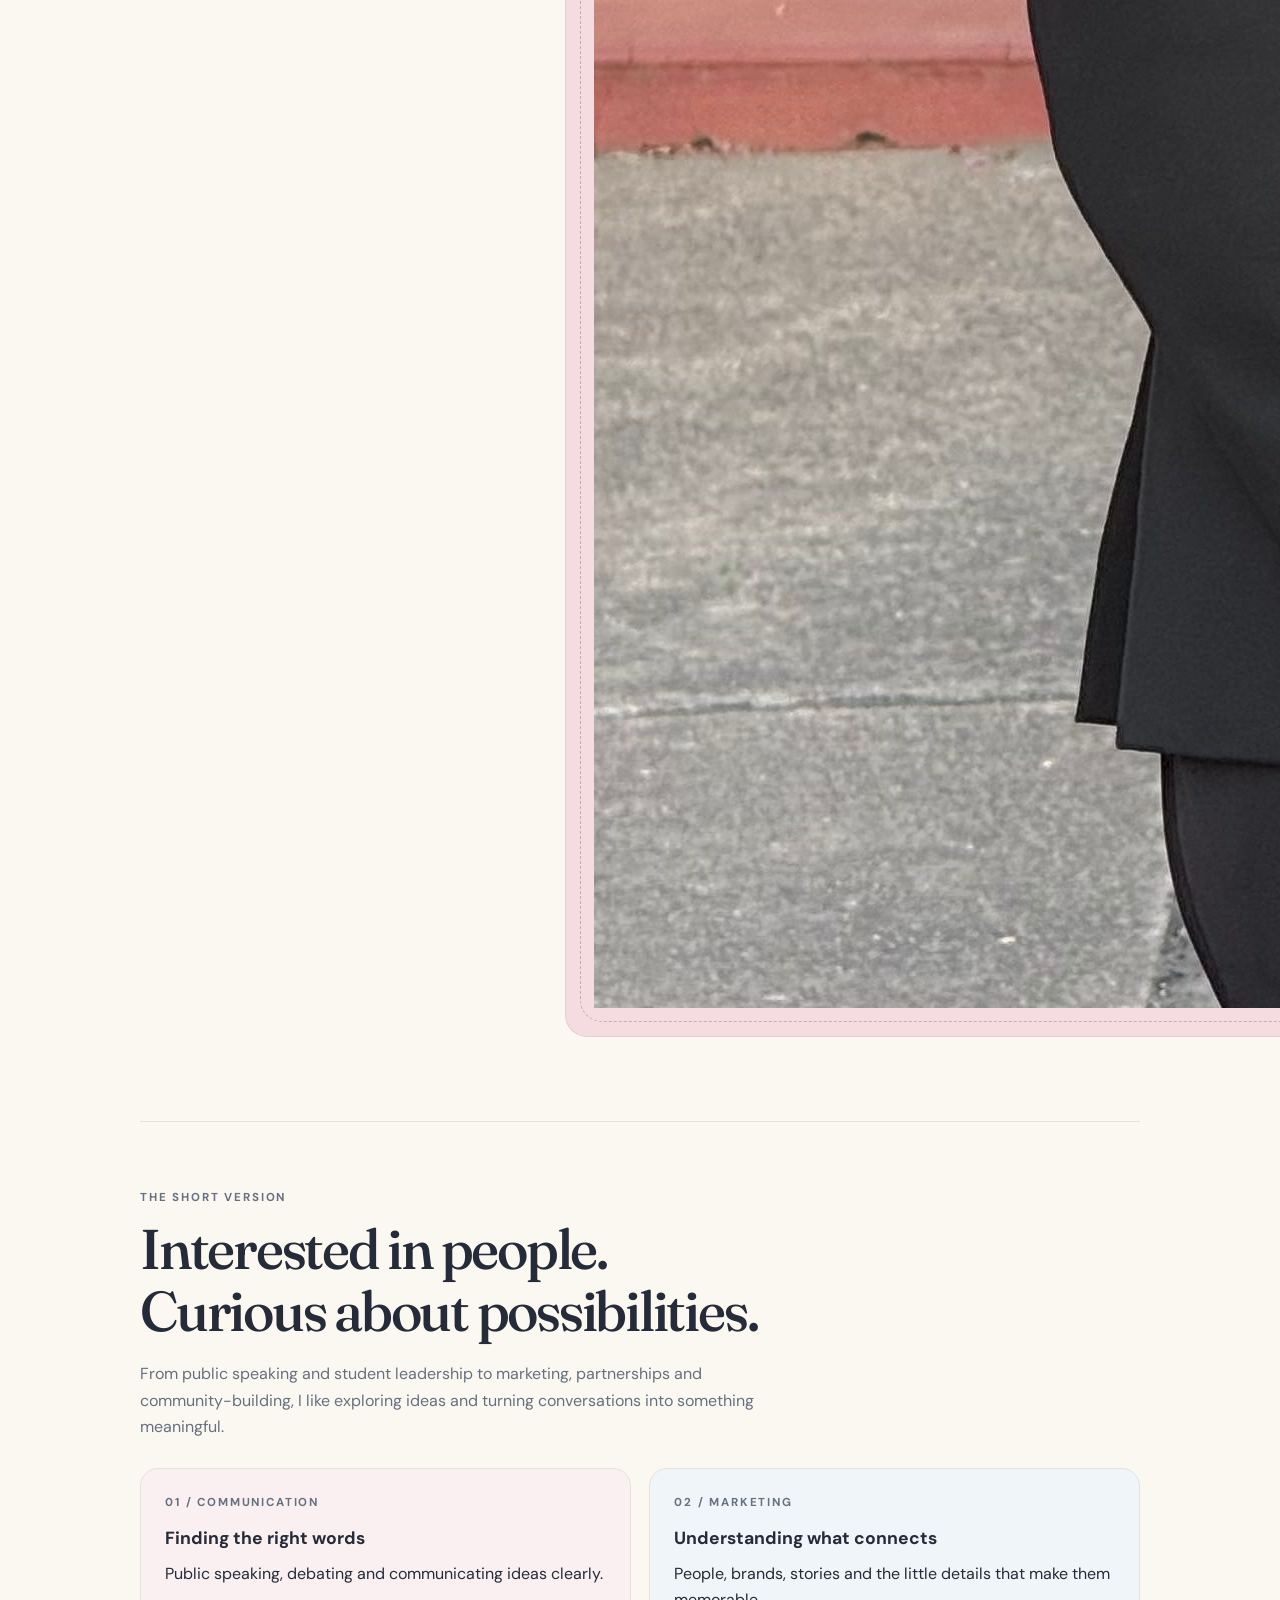
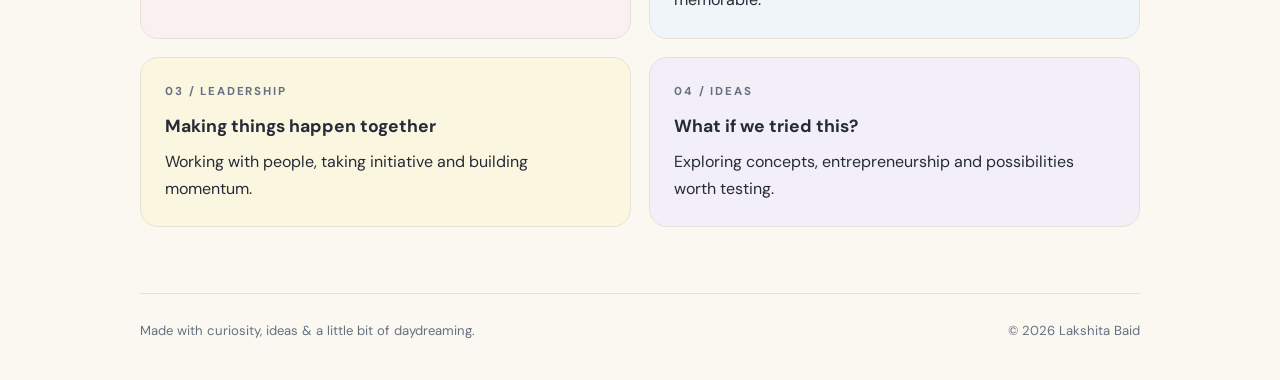
==== commit aa2615ea: "Update index.html" ====
--- a/index.html
+++ b/index.html
@@ -27,11 +27,13 @@
     </div>
   </div>
 
-  <img
-    class="portrait-placeholder actual-photo"
-    src="./lakshita%20baid%20image.jpg"
-    alt="Portrait of Lakshita Baid"
-  >
+  <div class="portrait-placeholder">
+    <img
+      src="./lakshita%20baid%20image.jpg"
+      alt="Portrait of Lakshita Baid"
+      class="portrait-photo"
+    >
+  </div>
 </section>
 
 <section class="section">
--- a/style.css
+++ b/style.css
@@ -139,3 +139,22 @@
     max-width: 280px;
   }
 }
+
+/* Actual profile photo - keeps the original design */
+
+.actual-photo {
+  display: block;
+  width: 100%;
+  height: 390px;
+  min-height: 0;
+  padding: 0;
+  object-fit: cover;
+  object-position: center top;
+  background: transparent;
+}
+
+@media (max-width: 760px) {
+  .actual-photo {
+    height: 270px;
+  }
+}
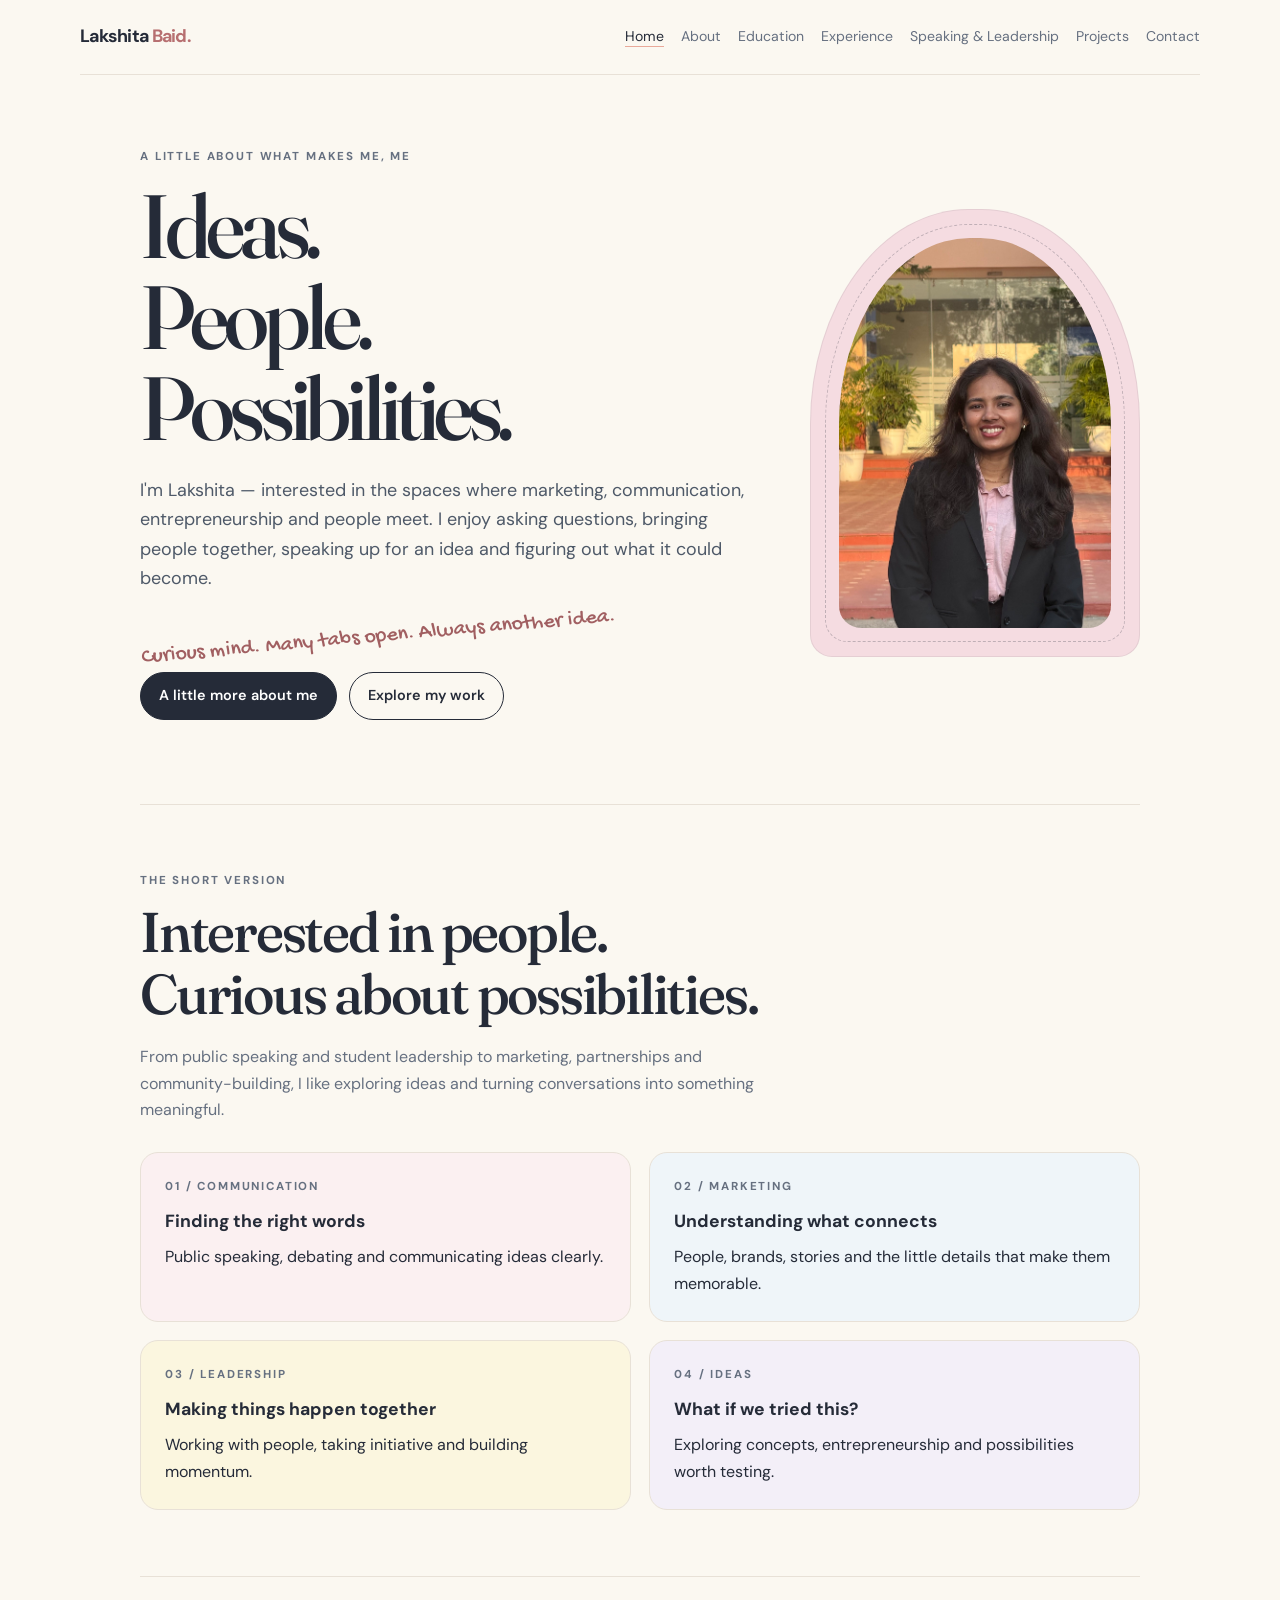
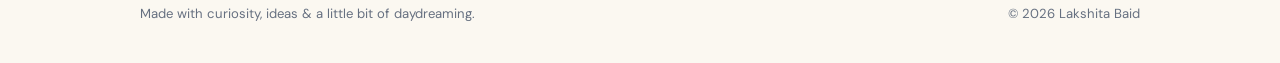
==== commit 53b5d659: "Update index.html" ====
--- a/index.html
+++ b/index.html
@@ -28,12 +28,12 @@
   </div>
 
   <div class="portrait-placeholder">
-    <img
-      src="./lakshita%20baid%20image.jpg"
-      alt="Portrait of Lakshita Baid"
-      class="portrait-photo"
-    >
-  </div>
+  <img
+    src="./lakshita%20baid%20image.jpg"
+    alt="Portrait of Lakshita Baid"
+    class="portrait-photo"
+  >
+</div>
 </section>
 
 <section class="section">
--- a/style.css
+++ b/style.css
@@ -158,3 +158,22 @@
     height: 270px;
   }
 }
+
+/* Profile photograph inside the original portrait frame */
+
+.portrait-photo {
+  display: block;
+  width: 100%;
+  height: 390px;
+  object-fit: cover;
+  object-position: center top;
+  border-radius: inherit;
+  position: relative;
+  z-index: 1;
+}
+
+@media (max-width: 760px) {
+  .portrait-photo {
+    height: 320px;
+  }
+}
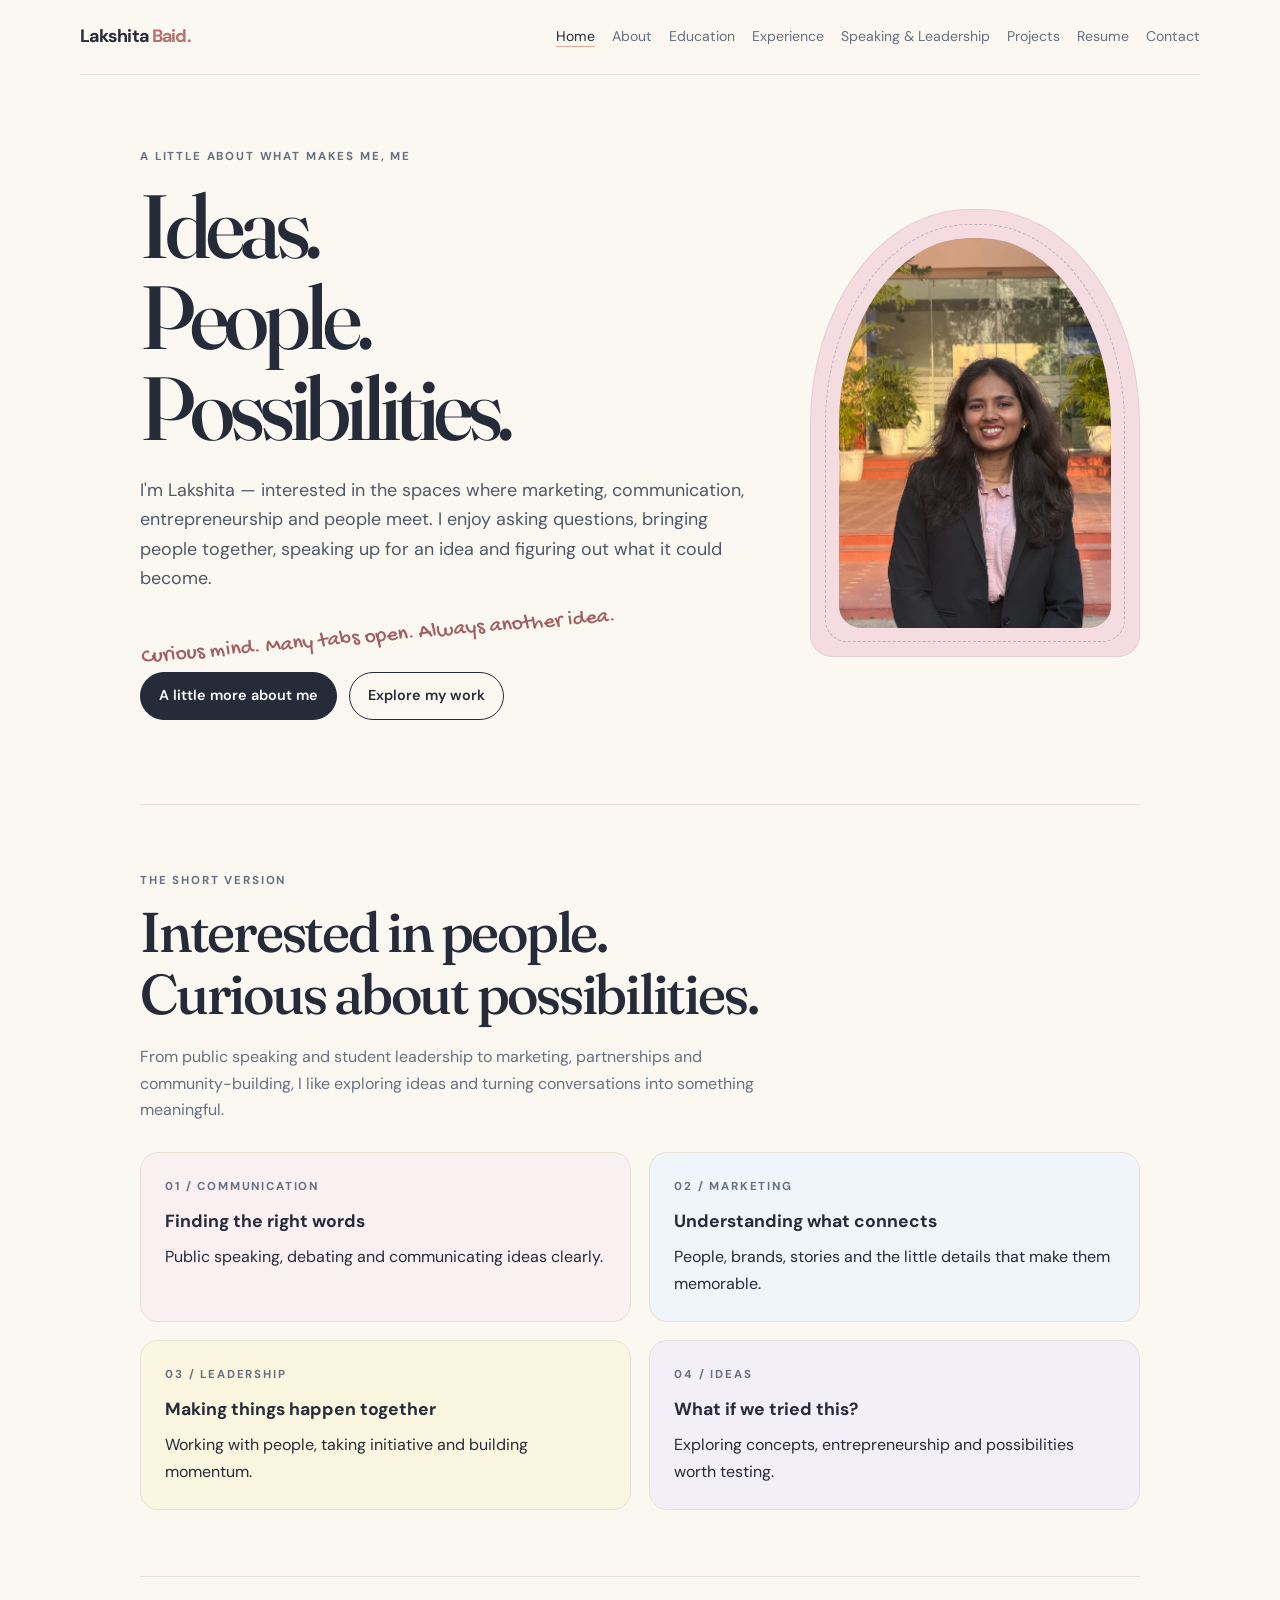
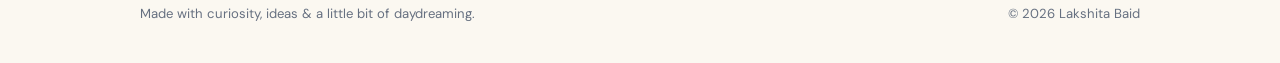
==== commit 5ce32dad: "Update index.html" ====
--- a/index.html
+++ b/index.html
@@ -11,7 +11,7 @@
 <body>
 <header class="site-header">
   <a class="brand" href="index.html">Lakshita <span>Baid.</span></a>
-  <nav class="nav" aria-label="Main navigation"><a href="index.html" aria-current="page">Home</a><a href="about.html">About</a><a href="education.html">Education</a><a href="experience.html">Experience</a><a href="speaking.html">Speaking & Leadership</a><a href="projects.html">Projects</a><a href="contact.html">Contact</a></nav>
+  <nav class="nav" aria-label="Main navigation"><a href="index.html" aria-current="page">Home</a><a href="about.html">About</a><a href="education.html">Education</a><a href="experience.html">Experience</a><a href="speaking.html">Speaking & Leadership</a><a href="projects.html">Projects</a><a href="resume.html">Resume</a><a href="contact.html">Contact</a></nav>
 </header>
 <main>
 
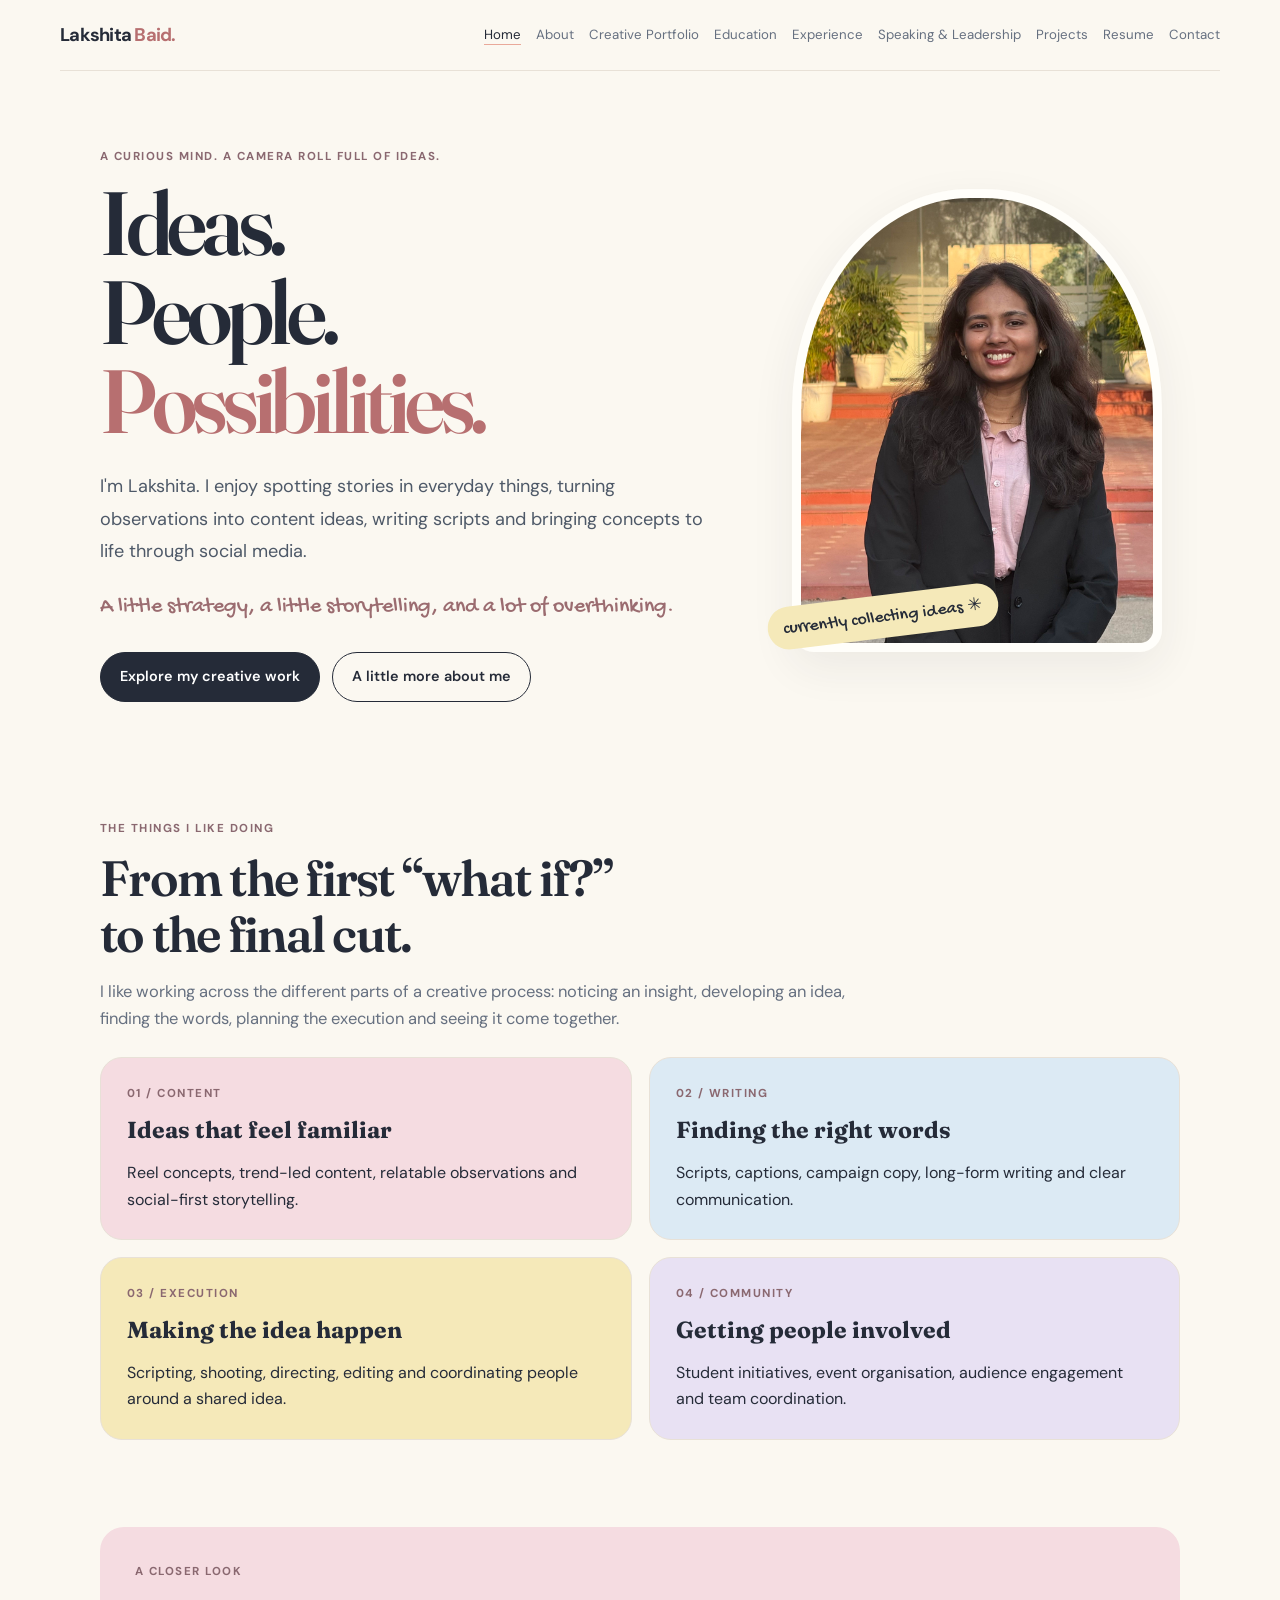
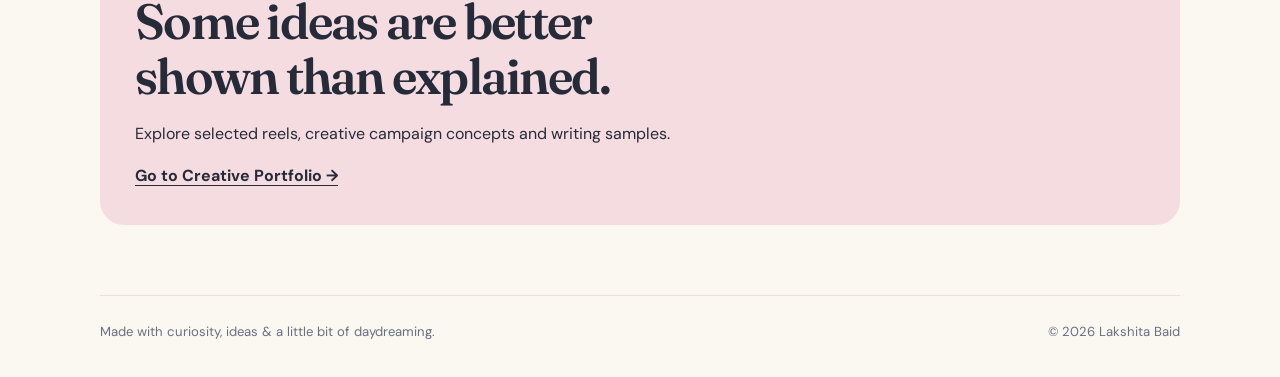
==== commit 556dceaf: "Add files via upload" ====
--- a/index.html
+++ b/index.html
@@ -1,54 +1,54 @@
-
 <!doctype html>
 <html lang="en">
 <head>
   <meta charset="utf-8">
   <meta name="viewport" content="width=device-width, initial-scale=1">
-  <meta name="description" content="The personal portfolio of Lakshita Baid: marketing, communication, leadership and ideas.">
+  <meta name="description" content="The creative portfolio of Lakshita Baid, featuring social media content, writing, campaigns and leadership.">
   <title>Ideas. People. Possibilities. | Lakshita Baid</title>
   <link rel="stylesheet" href="style.css">
 </head>
 <body>
 <header class="site-header">
-  <a class="brand" href="index.html">Lakshita <span>Baid.</span></a>
-  <nav class="nav" aria-label="Main navigation"><a href="index.html" aria-current="page">Home</a><a href="about.html">About</a><a href="education.html">Education</a><a href="experience.html">Experience</a><a href="speaking.html">Speaking & Leadership</a><a href="projects.html">Projects</a><a href="resume.html">Resume</a><a href="contact.html">Contact</a></nav>
-</header>
+      <a class="brand" href="index.html">Lakshita <span>Baid.</span></a>
+      <nav class="nav" aria-label="Main navigation"><a href="index.html" aria-current="page">Home</a><a href="about.html">About</a><a href="creative-portfolio.html">Creative Portfolio</a><a href="education.html">Education</a><a href="experience.html">Experience</a><a href="speaking.html">Speaking & Leadership</a><a href="projects.html">Projects</a><a href="resume.html">Resume</a><a href="contact.html">Contact</a></nav>
+    </header>
 <main>
 
 <section class="hero">
-  <div>
-    <p class="eyebrow">A little about what makes me, me</p>
-    <h1>Ideas.<br>People.<br>Possibilities.</h1>
-    <p class="lead">I'm Lakshita — interested in the spaces where marketing, communication, entrepreneurship and people meet. I enjoy asking questions, bringing people together, speaking up for an idea and figuring out what it could become.</p>
-    <p class="hero-note">Curious mind. Many tabs open. Always another idea.</p>
+  <div class="hero-copy">
+    <p class="eyebrow">A curious mind. A camera roll full of ideas.</p>
+    <h1>Ideas.<br>People.<br><span class="highlight">Possibilities.</span></h1>
+    <p class="lead">I'm Lakshita. I enjoy spotting stories in everyday things, turning observations into content ideas, writing scripts and bringing concepts to life through social media.</p>
+    <p class="hero-note">A little strategy, a little storytelling, and a lot of overthinking.</p>
     <div class="button-row">
-      <a class="button" href="about.html">A little more about me</a>
-      <a class="button secondary" href="projects.html">Explore my work</a>
+      <a class="button" href="creative-portfolio.html">Explore my creative work</a>
+      <a class="button secondary" href="about.html">A little more about me</a>
     </div>
   </div>
-
-  <div class="portrait-placeholder">
-  <img
-    src="./lakshita%20baid%20image.jpg"
-    alt="Portrait of Lakshita Baid"
-    class="portrait-photo"
-  >
-</div>
+  <div class="portrait-wrap">
+    <img class="portrait-photo" src="lakshita%20baid%20image.jpg" alt="Portrait of Lakshita Baid">
+    <span class="portrait-sticker">currently collecting ideas ✳</span>
+  </div>
 </section>
-
 <section class="section">
-  <p class="eyebrow">The short version</p>
-  <h2>Interested in people.<br>Curious about possibilities.</h2>
-  <p class="section-intro">From public speaking and student leadership to marketing, partnerships and community-building, I like exploring ideas and turning conversations into something meaningful.</p>
+  <p class="eyebrow">The things I like doing</p>
+  <h2>From the first “what if?”<br>to the final cut.</h2>
+  <p class="section-intro">I like working across the different parts of a creative process: noticing an insight, developing an idea, finding the words, planning the execution and seeing it come together.</p>
   <div class="grid">
-    <article class="card pink"><p class="eyebrow">01 / Communication</p><h3>Finding the right words</h3><p>Public speaking, debating and communicating ideas clearly.</p></article>
-    <article class="card blue"><p class="eyebrow">02 / Marketing</p><h3>Understanding what connects</h3><p>People, brands, stories and the little details that make them memorable.</p></article>
-    <article class="card yellow"><p class="eyebrow">03 / Leadership</p><h3>Making things happen together</h3><p>Working with people, taking initiative and building momentum.</p></article>
-    <article class="card lavender"><p class="eyebrow">04 / Ideas</p><h3>What if we tried this?</h3><p>Exploring concepts, entrepreneurship and possibilities worth testing.</p></article>
+    <article class="card pink"><p class="eyebrow">01 / Content</p><h3>Ideas that feel familiar</h3><p>Reel concepts, trend-led content, relatable observations and social-first storytelling.</p></article>
+    <article class="card blue"><p class="eyebrow">02 / Writing</p><h3>Finding the right words</h3><p>Scripts, captions, campaign copy, long-form writing and clear communication.</p></article>
+    <article class="card yellow"><p class="eyebrow">03 / Execution</p><h3>Making the idea happen</h3><p>Scripting, shooting, directing, editing and coordinating people around a shared idea.</p></article>
+    <article class="card lavender"><p class="eyebrow">04 / Community</p><h3>Getting people involved</h3><p>Student initiatives, event organisation, audience engagement and team coordination.</p></article>
   </div>
+</section>
+<section class="section callout">
+  <p class="eyebrow">A closer look</p>
+  <h2>Some ideas are better shown than explained.</h2>
+  <p>Explore selected reels, creative campaign concepts and writing samples.</p>
+  <a class="text-link" href="creative-portfolio.html">Go to Creative Portfolio →</a>
 </section>
 
 </main>
 <footer class="site-footer"><span>Made with curiosity, ideas & a little bit of daydreaming.</span><span>© 2026 Lakshita Baid</span></footer>
 </body>
-</html>
+</html>
--- a/style.css
+++ b/style.css
@@ -1,179 +1,13 @@
-@import url('https://fonts.googleapis.com/css2?family=DM+Sans:wght@400;500;600;700&family=Fraunces:opsz,wght@9..144,500;9..144,600&family=Gochi+Hand&display=swap');
-
-:root {
-  --ink: #252b38;
-  --muted: #667080;
-  --paper: #fbf8f1;
-  --white: #fffefa;
-  --pink: #f5dce1;
-  --blue: #dceaf4;
-  --yellow: #f5e9b9;
-  --lavender: #e8e1f3;
-  --coral: #e9a99a;
-  --line: #e8e1d7;
-  --serif: "Fraunces", Georgia, serif;
-  --sans: "DM Sans", Arial, sans-serif;
-  --hand: "Gochi Hand", cursive;
-}
-* { box-sizing: border-box; }
-html { scroll-behavior: smooth; }
-body {
-  margin: 0; background: var(--paper); color: var(--ink);
-  font-family: var(--sans); line-height: 1.65;
-}
-a { color: inherit; }
-.site-header {
-  width: min(1120px, calc(100% - 40px)); margin: 0 auto;
-  padding: 22px 0; display: flex; justify-content: space-between;
-  align-items: center; gap: 20px; border-bottom: 1px solid var(--line);
-}
-.brand { text-decoration: none; font-weight: 700; letter-spacing: -.04em; font-size: 1.12rem; }
-.brand span { color: #b76f70; }
-.nav { display: flex; flex-wrap: wrap; gap: 7px 17px; justify-content: flex-end; }
-.nav a { text-decoration: none; font-size: .88rem; color: var(--muted); }
-.nav a:hover, .nav a[aria-current="page"] { color: var(--ink); text-decoration: underline; text-decoration-color: var(--coral); text-underline-offset: 5px; }
-main { width: min(1000px, calc(100% - 40px)); margin: 0 auto; }
-.hero { min-height: 610px; display: grid; grid-template-columns: 1.3fr .7fr; gap: 56px; align-items: center; padding: 72px 0 84px; }
-.eyebrow { text-transform: uppercase; letter-spacing: .16em; font-size: .72rem; color: var(--muted); font-weight: 700; }
-h1, h2, h3, p { margin-top: 0; }
-h1 { font: 500 clamp(3rem, 7vw, 5.7rem)/1.02 var(--serif); letter-spacing: -.055em; margin: 14px 0 22px; }
-h2 { font: 500 clamp(2.2rem, 5vw, 3.5rem)/1.1 var(--serif); letter-spacing: -.04em; margin-bottom: 20px; }
-h3 { font-size: 1.1rem; margin-bottom: 8px; }
-.lead { font-size: 1.12rem; color: #4e5968; max-width: 620px; }
-.hero-note { font: 1.35rem var(--hand); color: #a15f61; transform: rotate(-5deg); margin: 24px 0 0; }
-.portrait-placeholder {
-  min-height: 390px; background: var(--pink); border-radius: 48% 48% 22px 22px;
-  display: grid; place-items: center; padding: 28px; text-align: center;
-  border: 1px solid rgba(37,43,56,.08); position: relative;
-}
-.portrait-placeholder:before {
-  content: ""; position: absolute; inset: 14px; border: 1px dashed rgba(37,43,56,.25);
-  border-radius: inherit; pointer-events: none;
-}
-.portrait-placeholder span { max-width: 180px; font: 1.35rem var(--hand); color: #855e66; }
-.button-row { display: flex; flex-wrap: wrap; gap: 12px; margin-top: 28px; }
-.button {
-  display: inline-block; padding: 11px 18px; border-radius: 999px;
-  background: var(--ink); color: white; text-decoration: none; font-size: .9rem; font-weight: 600;
-  border: 1px solid var(--ink); transition: transform .2s ease, background .2s ease;
-}
-.button:hover { transform: translateY(-3px); background: #424b5c; }
-.button.secondary { background: transparent; color: var(--ink); }
-.section { padding: 66px 0; border-top: 1px solid var(--line); }
-.section-intro { max-width: 650px; color: var(--muted); }
-.grid { display: grid; grid-template-columns: repeat(2, minmax(0,1fr)); gap: 18px; margin-top: 28px; }
-.card { background: var(--white); border: 1px solid var(--line); border-radius: 18px; padding: 24px; }
-.card.pink { background: #fbf0f1; }
-.card.blue { background: #eff5f9; }
-.card.yellow { background: #fbf6df; }
-.card.lavender { background: #f3eff8; }
-.card p:last-child { margin-bottom: 0; }
-.tag { display: inline-block; padding: 5px 10px; border-radius: 99px; background: #f0e9df; font-size: .78rem; margin: 4px 4px 0 0; }
-.hand { font: 1.3rem var(--hand); color: #a15f61; }
-.page-heading { padding: 78px 0 46px; }
-.page-heading h1 { max-width: 800px; }
-.content-block { padding: 28px 0 58px; border-top: 1px solid var(--line); }
-.timeline { display: grid; gap: 16px; margin-top: 25px; }
-.timeline-item { display: grid; grid-template-columns: 145px 1fr; gap: 22px; padding: 22px; background: var(--white); border: 1px solid var(--line); border-radius: 16px; }
-.date { font-size: .82rem; font-weight: 700; color: #9a6668; }
-ul.clean { padding-left: 19px; color: #4e5968; }
-ul.clean li { margin: 7px 0; }
-.contact-list { display: grid; gap: 12px; margin-top: 24px; }
-.contact-list a { text-decoration-color: #c78b8b; text-underline-offset: 4px; }
-.site-footer { width: min(1000px, calc(100% - 40px)); margin: 0 auto; padding: 26px 0 38px; border-top: 1px solid var(--line); color: var(--muted); font-size: .82rem; display: flex; justify-content: space-between; gap: 16px; }
-.small-note { color: var(--muted); font-size: .88rem; }
-@media (max-width: 760px) {
-  .site-header { align-items: flex-start; flex-direction: column; }
-  .nav { justify-content: flex-start; }
-  .hero { grid-template-columns: 1fr; gap: 30px; padding: 54px 0 62px; }
-  .portrait-placeholder { min-height: 270px; max-width: 380px; width: 100%; margin: 0 auto; }
-  .grid { grid-template-columns: 1fr; }
-  .timeline-item { grid-template-columns: 1fr; gap: 6px; }
-  .page-heading { padding: 55px 0 35px; }
-  .section { padding: 48px 0; }
-  .site-footer { flex-direction: column; }
-}
-@media (prefers-reduced-motion: reduce) {
-  *, *::before, *::after { scroll-behavior: auto !important; transition: none !important; }
-}
-.portrait-container {
-  display: flex;
-  justify-content: center;
-  align-items: center;
-}
-
-.portrait {
-  width: 100%;
-  max-width: 380px;
-  height: 450px;
-  object-fit: cover;
-  object-position: center top;
-  border-radius: 48% 48% 22px 22px;
-  border: 1px solid var(--line);
-}
-
-/* Homepage profile photograph */
-
-.hero-image {
-  width: 20%;
-  min-width: 220px;
-  max-width: 320px;
-  margin: 0 auto;
-}
-
-.profile-photo {
-  display: block;
-  width: 100%;
-  height: auto;
-  max-height: 460px;
-  object-fit: cover;
-  object-position: center top;
-  border-radius: 48% 48% 22px 22px;
-  border: 1px solid var(--line);
-}
-
-@media (max-width: 768px) {
-  .hero-image {
-    width: 65%;
-    min-width: 0;
-    max-width: 280px;
-  }
-}
-
-/* Actual profile photo - keeps the original design */
-
-.actual-photo {
-  display: block;
-  width: 100%;
-  height: 390px;
-  min-height: 0;
-  padding: 0;
-  object-fit: cover;
-  object-position: center top;
-  background: transparent;
-}
-
-@media (max-width: 760px) {
-  .actual-photo {
-    height: 270px;
-  }
-}
-
-/* Profile photograph inside the original portrait frame */
-
-.portrait-photo {
-  display: block;
-  width: 100%;
-  height: 390px;
-  object-fit: cover;
-  object-position: center top;
-  border-radius: inherit;
-  position: relative;
-  z-index: 1;
-}
-
-@media (max-width: 760px) {
-  .portrait-photo {
-    height: 320px;
-  }
-}
+@import url('https://fonts.googleapis.com/css2?family=DM+Sans:wght@400;500;600;700&family=Fraunces:opsz,wght@9..144,500;9..144,600;9..144,700&family=Gochi+Hand&display=swap');
+:root{--ink:#252b38;--muted:#667080;--paper:#fbf8f1;--white:#fffefa;--pink:#f5dce1;--blue:#dceaf4;--yellow:#f5e9b9;--lavender:#e8e1f3;--coral:#e9a99a;--line:#e8e1d7;--serif:"Fraunces",Georgia,serif;--sans:"DM Sans",Arial,sans-serif;--hand:"Gochi Hand",cursive}
+*{box-sizing:border-box}html{scroll-behavior:smooth}body{margin:0;background:var(--paper);color:var(--ink);font-family:var(--sans);line-height:1.65}a{color:inherit}
+.site-header{width:min(1160px,calc(100% - 44px));margin:0 auto;padding:20px 0;display:flex;justify-content:space-between;align-items:center;gap:22px;border-bottom:1px solid var(--line)}
+.brand{text-decoration:none;font-weight:700;letter-spacing:-.04em;font-size:1.15rem;white-space:nowrap}.brand span{color:#b76f70}
+.nav{display:flex;flex-wrap:wrap;gap:8px 15px;justify-content:flex-end}.nav a{text-decoration:none;font-size:.83rem;color:var(--muted)}.nav a:hover,.nav a[aria-current=page]{color:var(--ink);text-decoration:underline;text-decoration-color:var(--coral);text-underline-offset:5px}
+main{width:min(1080px,calc(100% - 44px));margin:0 auto}.hero{min-height:590px;padding:76px 0 65px;display:grid;grid-template-columns:1.2fr .8fr;gap:65px;align-items:center}.eyebrow{text-transform:uppercase;letter-spacing:.13em;font-size:.72rem;font-weight:700;color:#8a6870;margin:0 0 13px}.hero h1,.page-heading h1{font:600 clamp(3.2rem,7vw,6.3rem)/.99 var(--serif);letter-spacing:-.055em;margin:0 0 25px}.highlight{color:#b76f70}.period{color:#b76f70}.lead{font-size:1.13rem;line-height:1.8;max-width:650px;color:#4e5968}.hero-note,.hand{font-family:var(--hand);font-size:1.35rem;color:#9b6c70}.button-row{display:flex;flex-wrap:wrap;gap:12px;margin-top:27px}.button{display:inline-flex;align-items:center;justify-content:center;padding:12px 19px;border-radius:999px;background:var(--ink);color:white;text-decoration:none;font-weight:600;font-size:.9rem;border:1px solid var(--ink)}.button:hover{transform:translateY(-2px)}.button.secondary{background:transparent;color:var(--ink)}.portrait-wrap{position:relative;max-width:370px;justify-self:center}.portrait-photo{width:100%;aspect-ratio:4/5;object-fit:cover;border-radius:48% 48% 22px 22px;border:9px solid var(--white);box-shadow:0 15px 45px #252b3812}.portrait-sticker{position:absolute;bottom:22px;left:-25px;background:var(--yellow);padding:10px 16px;border-radius:50px;font:1.1rem var(--hand);transform:rotate(-7deg)}
+.section,.content-block{padding:52px 0}.section h2,.content-block>h2,.section-heading-row h2{font:600 clamp(2rem,4vw,3.1rem)/1.12 var(--serif);letter-spacing:-.035em;margin:0 0 16px}.section-intro{max-width:760px;color:var(--muted);font-size:1.03rem;margin:0 0 25px}.grid{display:grid;grid-template-columns:repeat(2,minmax(0,1fr));gap:17px;margin-top:25px}.card{background:var(--white);border:1px solid var(--line);border-radius:22px;padding:26px}.card h2,.card h3{font-family:var(--serif);line-height:1.2;margin:5px 0 12px}.card h3{font-size:1.45rem}.card p:last-child{margin-bottom:0}.pink{background:var(--pink)}.blue{background:var(--blue)}.yellow{background:var(--yellow)}.lavender{background:var(--lavender)}
+.page-heading{padding:75px 0 35px}.page-heading h1{font-size:clamp(2.8rem,6vw,5rem);max-width:900px}.page-heading .lead{max-width:780px}.content-block{border-top:1px solid var(--line)}.tag,.pill{display:inline-block;padding:7px 12px;margin:4px 5px 4px 0;border:1px solid var(--line);border-radius:30px;background:var(--white);font-size:.84rem}.pill{background:var(--yellow);border:0}.clean{padding-left:20px}.clean li{padding:4px 0}.timeline{display:grid;gap:0;margin-top:24px}.timeline-item{display:grid;grid-template-columns:150px 1fr;gap:25px;padding:22px 0;border-bottom:1px solid var(--line)}.timeline-item h3{font:600 1.35rem var(--serif);margin:0 0 6px}.timeline-item p{margin:4px 0}.date{font-size:.87rem;color:#9b6c70;font-weight:700}
+.section-heading-row{display:flex;justify-content:space-between;align-items:end;gap:20px;margin-bottom:20px}.section-heading-row h2{margin-bottom:0}.reel-grid{display:grid;grid-template-columns:repeat(3,minmax(0,1fr));gap:17px}.reel-card{border-radius:22px;overflow:hidden;border:1px solid var(--line);background:var(--white)}.reel-frame{background:#f2eee8;min-height:280px;display:flex;align-items:flex-start;justify-content:center;overflow:hidden;padding:10px}.reel-frame blockquote{min-width:0!important}.reel-frame iframe{max-width:100%!important}.local-video{align-items:center;padding:0}.local-video video{display:block;width:100%;height:100%;min-height:420px;max-height:540px;object-fit:contain;background:#111}.reel-copy{padding:19px}.reel-copy h3{font:600 1.3rem var(--serif);margin:5px 0}.reel-copy p{font-size:.92rem}.text-link{font-weight:700;text-decoration-thickness:1px;text-underline-offset:4px}.small-note{font-size:.83rem;color:var(--muted)}.writing-download{display:flex;align-items:center;justify-content:space-between;gap:24px;padding:27px;border-radius:22px;background:var(--blue);border:1px solid #cfdeea}.writing-download h3{font:600 1.6rem var(--serif);margin:4px 0}.download-actions{display:flex;flex-wrap:wrap;gap:10px}.book-card{max-width:800px}.book-subtitle{font:italic 1.05rem var(--serif);color:#665d6d}.stats-grid{display:grid;grid-template-columns:repeat(4,1fr);gap:10px;margin:24px 0}.stat{background:#fffefa99;border-radius:15px;padding:16px}.stat strong{display:block;font:600 1.8rem var(--serif)}.stat span{font-size:.78rem;color:var(--muted)}
+.callout{margin:35px 0 70px;padding:35px;border-radius:24px;background:var(--pink)}.callout h2{max-width:600px}.site-footer{width:min(1080px,calc(100% - 44px));margin:40px auto 0;padding:25px 0 35px;border-top:1px solid var(--line);display:flex;justify-content:space-between;gap:15px;color:var(--muted);font-size:.82rem}
+@media(max-width:850px){.site-header{align-items:flex-start;flex-direction:column}.nav{justify-content:flex-start}.hero{grid-template-columns:1fr;gap:35px;padding-top:55px}.portrait-wrap{max-width:310px}.reel-grid{grid-template-columns:1fr 1fr}.reel-card:last-child{grid-column:1/-1}.stats-grid{grid-template-columns:repeat(2,1fr)}}
+@media(max-width:580px){main{width:calc(100% - 32px)}.site-header{width:calc(100% - 32px)}.nav{gap:8px 12px}.nav a{font-size:.78rem}.hero{padding:45px 0}.hero h1{font-size:3.5rem}.grid,.reel-grid{grid-template-columns:1fr}.reel-card:last-child{grid-column:auto}.timeline-item{grid-template-columns:1fr;gap:5px}.writing-download{display:block}.download-actions{margin-top:18px}.stats-grid{grid-template-columns:repeat(2,1fr)}.site-footer{width:calc(100% - 32px);flex-direction:column}.page-heading{padding-top:52px}.card{padding:21px}}
